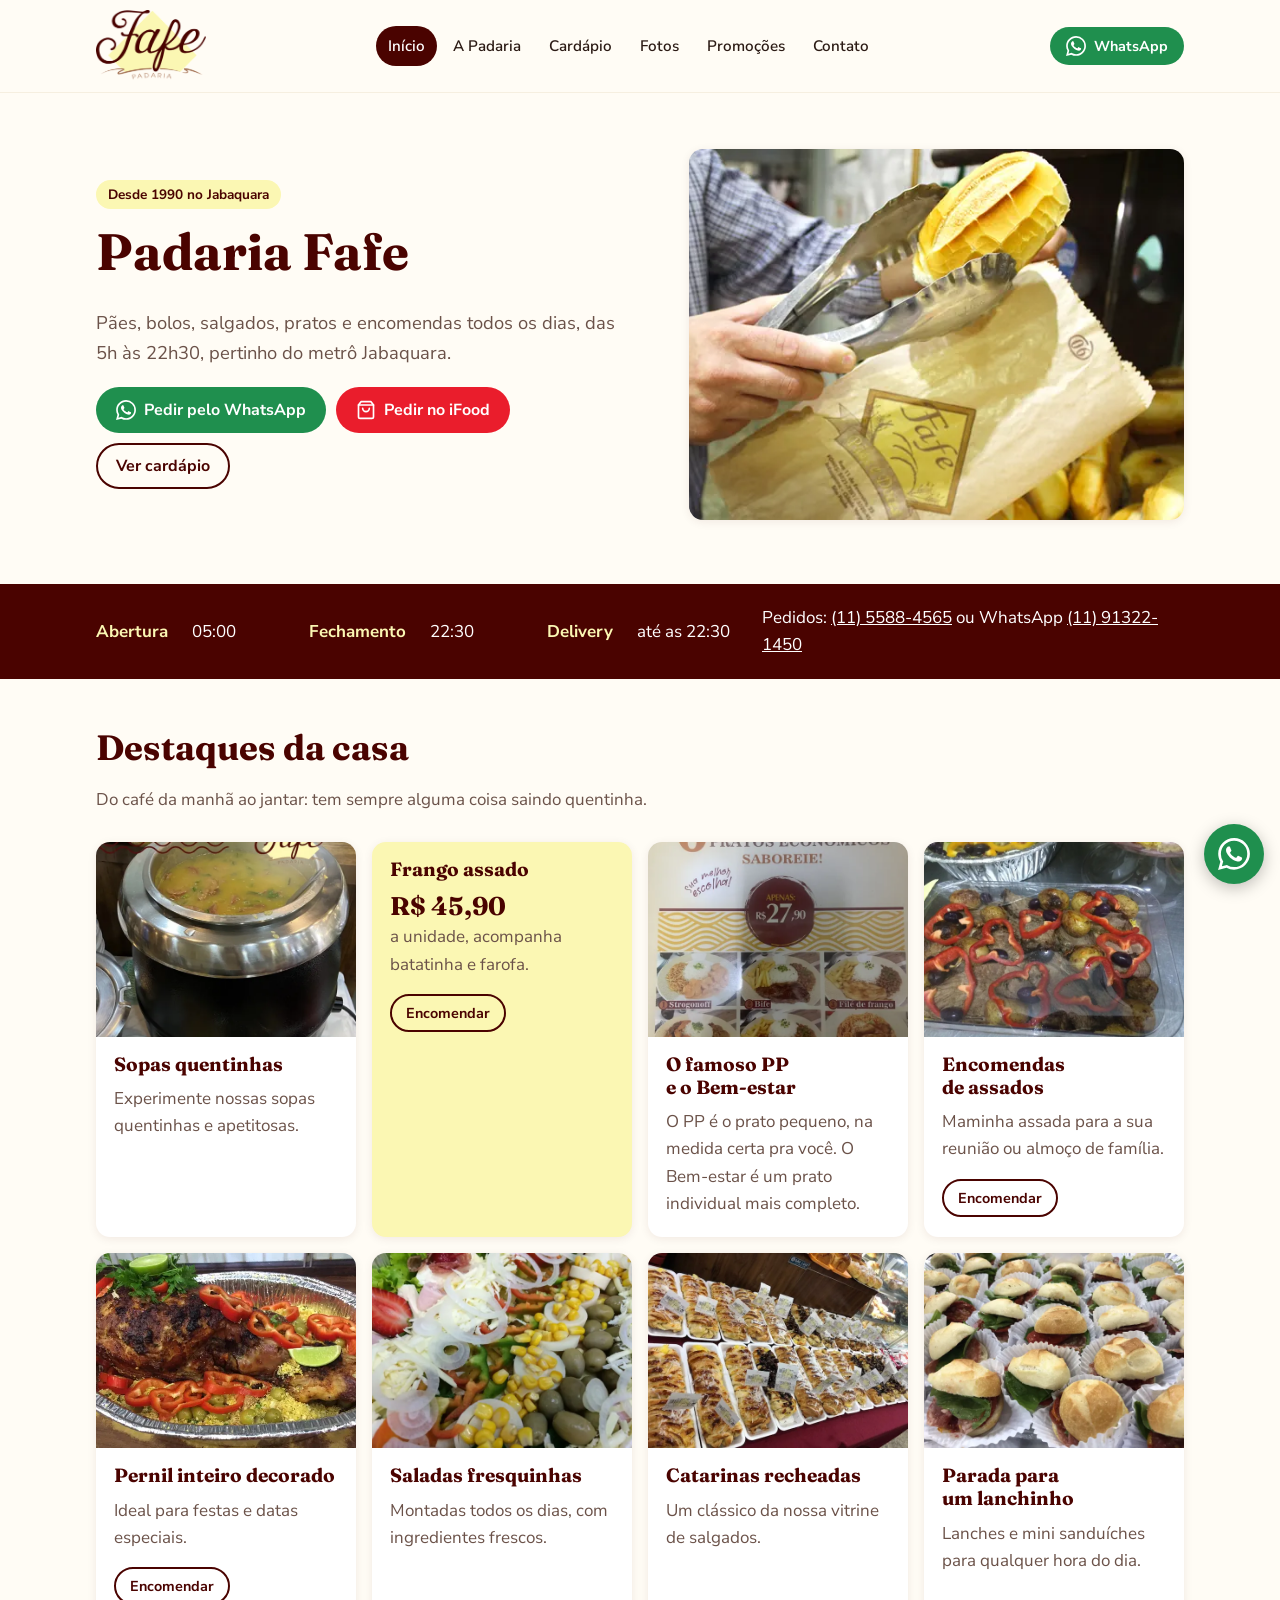
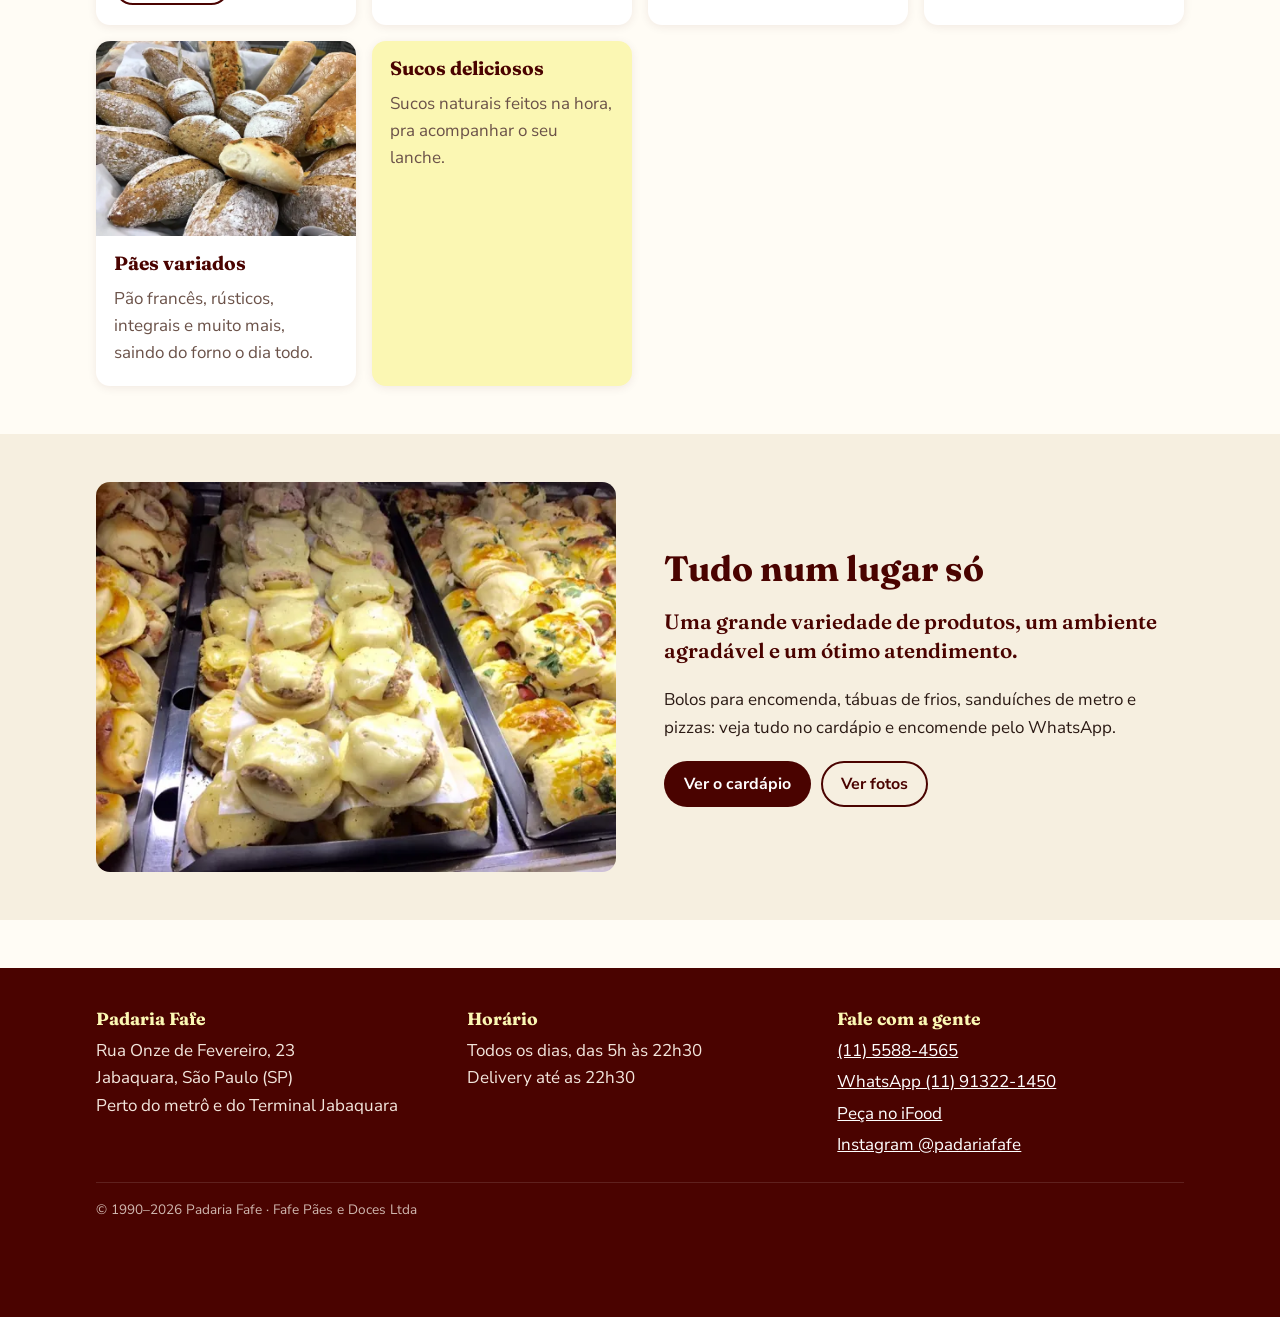
==== index.html @ 92a6594e "Fase 1: site estático da Padaria Fafe - 6 páginas mobile-first (início, a padaria, cardápio, fotos, " ====
<!doctype html>
<html lang="pt-BR">
<head>
  <meta charset="utf-8">
  <meta name="viewport" content="width=device-width, initial-scale=1">
  <title>Padaria Fafe | Padaria no Jabaquara desde 1990</title>
  <meta name="description" content="Padaria no Jabaquara (SP), aberta todos os dias das 5h às 22h30. Pães, bolos, salgados, pratos, encomendas e delivery pelo WhatsApp e iFood.">
  <link rel="canonical" href="https://www.padariafafe.com/">

  <!-- Prévia ao compartilhar o link no WhatsApp/Facebook -->
  <meta property="og:type" content="website">
  <meta property="og:locale" content="pt_BR">
  <meta property="og:site_name" content="Padaria Fafe">
  <meta property="og:title" content="Padaria Fafe | Padaria no Jabaquara desde 1990">
  <meta property="og:description" content="Padaria no Jabaquara (SP), aberta todos os dias das 5h às 22h30. Pães, bolos, salgados, pratos, encomendas e delivery pelo WhatsApp e iFood.">
  <meta property="og:url" content="https://www.padariafafe.com/">
  <meta property="og:image" content="https://www.padariafafe.com/assets/img/pacote-de-paes.webp">
  <meta name="theme-color" content="#4a0300">

  <link rel="icon" href="/assets/img/favicon.png" type="image/png">
  <link rel="preconnect" href="https://fonts.googleapis.com">
  <link rel="preconnect" href="https://fonts.gstatic.com" crossorigin>
  <link rel="stylesheet" href="https://fonts.googleapis.com/css2?family=Fraunces:opsz,wght@9..144,600;9..144,700&family=Nunito+Sans:wght@400;600;700&display=swap">
  <link rel="stylesheet" href="/assets/css/style.css">
  <script src="/assets/js/main.js" defer></script>
  <!-- Dados estruturados: ajudam o Google a mostrar horário, endereço e telefone na busca -->
  <script type="application/ld+json">
{
  "@context": "https://schema.org",
  "@type": "Bakery",
  "name": "Padaria Fafe",
  "url": "https://www.padariafafe.com/",
  "image": "https://www.padariafafe.com/assets/img/pacote-de-paes.webp",
  "logo": "https://www.padariafafe.com/assets/img/logo-fafe.png",
  "telephone": "+55-11-5588-4565",
  "email": "padariafafe@uol.com.br",
  "foundingDate": "1990-09-07",
  "address": {
    "@type": "PostalAddress",
    "streetAddress": "Rua Onze de Fevereiro, 23",
    "addressLocality": "São Paulo",
    "addressRegion": "SP",
    "addressCountry": "BR"
  },
  "openingHoursSpecification": [
    {
      "@type": "OpeningHoursSpecification",
      "dayOfWeek": [
        "Monday",
        "Tuesday",
        "Wednesday",
        "Thursday",
        "Friday",
        "Saturday",
        "Sunday"
      ],
      "opens": "05:00",
      "closes": "22:30"
    }
  ],
  "sameAs": [
    "https://www.instagram.com/padariafafe/",
    "https://www.ifood.com.br/delivery/sao-paulo-sp/fafe-paes-e-doces-ltda-cidade-vargas/89c988cd-3d91-4a79-955b-db37f9a4665f"
  ]
}
  </script>
</head>
<body>
  <a class="pular" href="#conteudo">Pular para o conteúdo</a>

  <header class="topo">
    <div class="container">
      <a class="logo" href="/"><img src="/assets/img/logo-fafe.png" alt="Padaria Fafe: página inicial" width="480" height="313"></a>
      <div class="topo-acoes">
        <a class="botao botao--whats botao--pequeno" href="https://wa.me/5511913221450" target="_blank" rel="noopener"><svg aria-hidden="true"><use href="/assets/img/icones.svg#whatsapp"></use></svg> WhatsApp</a>
      </div>
      <nav class="menu" aria-label="Principal">
        <ul>
          <li><a href="/" aria-current="page">Início</a></li>
          <li><a href="/a-padaria/">A Padaria</a></li>
          <li><a href="/cardapio/">Cardápio</a></li>
          <li><a href="/fotos/">Fotos</a></li>
          <li><a href="/promocoes/">Promoções</a></li>
          <li><a href="/contato/">Contato</a></li>
        </ul>
      </nav>
    </div>
  </header>

  <main id="conteudo">
    <section class="hero">
      <div class="container">
        <div class="hero-texto">
          <span class="selo">Desde 1990 no Jabaquara</span>
          <h1>Padaria Fafe</h1>
          <p>Pães, bolos, salgados, pratos e encomendas todos os dias, das 5h às 22h30, pertinho do metrô Jabaquara.</p>
          <div class="hero-botoes">
            <a class="botao botao--whats" href="https://wa.me/5511913221450?text=Ol%C3%A1%21%20Gostaria%20de%20fazer%20um%20pedido." target="_blank" rel="noopener"><svg aria-hidden="true"><use href="/assets/img/icones.svg#whatsapp"></use></svg> Pedir pelo WhatsApp</a>
            <a class="botao botao--ifood" href="https://www.ifood.com.br/delivery/sao-paulo-sp/fafe-paes-e-doces-ltda-cidade-vargas/89c988cd-3d91-4a79-955b-db37f9a4665f" target="_blank" rel="noopener"><svg aria-hidden="true"><use href="/assets/img/icones.svg#sacola"></use></svg> Pedir no iFood</a>
            <a class="botao botao--contorno" href="/cardapio/">Ver cardápio</a>
          </div>
        </div>
        <div class="hero-foto">
          <img src="/assets/img/pacote-de-paes-p.webp" srcset="/assets/img/pacote-de-paes-p.webp 600w, /assets/img/pacote-de-paes.webp 1200w" sizes="(min-width: 900px) 520px, 100vw" alt="Pães sendo embalados no saquinho da Padaria Fafe" width="600" height="450" fetchpriority="high">
        </div>
      </div>
    </section>

    <section class="horario" aria-label="Horário de funcionamento">
      <div class="container">
        <h2 class="sr-only">Horário de funcionamento</h2>
        <dl>
          <dt>Abertura</dt><dd>05:00</dd>
          <dt>Fechamento</dt><dd>22:30</dd>
          <dt>Delivery</dt><dd>até as 22:30</dd>
        </dl>
        <p style="margin:0">Pedidos: <a href="tel:+551155884565">(11) 5588-4565</a> ou WhatsApp <a href="https://wa.me/5511913221450" target="_blank" rel="noopener">(11) 91322-1450</a></p>
      </div>
    </section>

    <section class="secao">
      <div class="container">
        <h2>Destaques da casa</h2>
        <p class="secao-intro">Do café da manhã ao jantar: tem sempre alguma coisa saindo quentinha.</p>
        <div class="cards">
          <article class="card">
            <img src="/assets/img/sopa-p.webp" srcset="/assets/img/sopa-p.webp 600w, /assets/img/sopa.webp 1200w" sizes="(min-width: 700px) 360px, 100vw" alt="Panela de sopa quente no balcão" width="600" height="450" loading="lazy">
            <div class="card-corpo">
              <h3>Sopas quentinhas</h3>
              <p>Experimente nossas sopas quentinhas e apetitosas.</p>
            </div>
          </article>
          <article class="card card--destaque">
            
            <div class="card-corpo">
              <h3>Frango assado</h3>
              <p><span class="preco">R$ 45,90</span><br>a unidade, acompanha batatinha e farofa.</p>
              <a class="botao botao--contorno botao--pequeno" href="https://wa.me/5511913221450?text=Ol%C3%A1%21%20Gostaria%20de%20encomendar%3A%20frango%20assado." target="_blank" rel="noopener">Encomendar</a>
            </div>
          </article>
          <article class="card">
            <img src="/assets/img/pratos-economicos-p.webp" srcset="/assets/img/pratos-economicos-p.webp 600w, /assets/img/pratos-economicos.webp 1200w" sizes="(min-width: 700px) 360px, 100vw" alt="Cartaz com as opções de pratos econômicos" width="600" height="450" loading="lazy">
            <div class="card-corpo">
              <h3>O famoso PP e o Bem-estar</h3>
              <p>O PP é o prato pequeno, na medida certa pra você. O Bem-estar é um prato individual mais completo.</p>
            </div>
          </article>
          <article class="card">
            <img src="/assets/img/maminha-assada-p.webp" srcset="/assets/img/maminha-assada-p.webp 600w, /assets/img/maminha-assada.webp 1200w" sizes="(min-width: 700px) 360px, 100vw" alt="Maminha assada com batatas e pimentões" width="600" height="450" loading="lazy">
            <div class="card-corpo">
              <h3>Encomendas de assados</h3>
              <p>Maminha assada para a sua reunião ou almoço de família.</p>
              <a class="botao botao--contorno botao--pequeno" href="https://wa.me/5511913221450?text=Ol%C3%A1%21%20Gostaria%20de%20encomendar%3A%20maminha%20assada." target="_blank" rel="noopener">Encomendar</a>
            </div>
          </article>
          <article class="card">
            <img src="/assets/img/pernil-decorado-p.webp" srcset="/assets/img/pernil-decorado-p.webp 600w, /assets/img/pernil-decorado.webp 1200w" sizes="(min-width: 700px) 360px, 100vw" alt="Pernil inteiro decorado com pimentões" width="600" height="450" loading="lazy">
            <div class="card-corpo">
              <h3>Pernil inteiro decorado</h3>
              <p>Ideal para festas e datas especiais.</p>
              <a class="botao botao--contorno botao--pequeno" href="https://wa.me/5511913221450?text=Ol%C3%A1%21%20Gostaria%20de%20encomendar%3A%20pernil%20inteiro%20decorado." target="_blank" rel="noopener">Encomendar</a>
            </div>
          </article>
          <article class="card">
            <img src="/assets/img/salada-p.webp" srcset="/assets/img/salada-p.webp 600w, /assets/img/salada.webp 1200w" sizes="(min-width: 700px) 360px, 100vw" alt="Salada com ovos, milho, azeitonas e cebola" width="600" height="450" loading="lazy">
            <div class="card-corpo">
              <h3>Saladas fresquinhas</h3>
              <p>Montadas todos os dias, com ingredientes frescos.</p>
            </div>
          </article>
          <article class="card">
            <img src="/assets/img/catarinas-p.webp" srcset="/assets/img/catarinas-p.webp 600w, /assets/img/catarinas.webp 1200w" sizes="(min-width: 700px) 360px, 100vw" alt="Vitrine com catarinas recheadas" width="600" height="450" loading="lazy">
            <div class="card-corpo">
              <h3>Catarinas recheadas</h3>
              <p>Um clássico da nossa vitrine de salgados.</p>
            </div>
          </article>
          <article class="card">
            <img src="/assets/img/mini-sanduiches-p.webp" srcset="/assets/img/mini-sanduiches-p.webp 600w, /assets/img/mini-sanduiches.webp 1200w" sizes="(min-width: 700px) 360px, 100vw" alt="Mini sanduíches com presunto e alface" width="600" height="450" loading="lazy">
            <div class="card-corpo">
              <h3>Parada para um lanchinho</h3>
              <p>Lanches e mini sanduíches para qualquer hora do dia.</p>
            </div>
          </article>
          <article class="card">
            <img src="/assets/img/paes-variados-p.webp" srcset="/assets/img/paes-variados-p.webp 600w, /assets/img/paes-variados.webp 1200w" sizes="(min-width: 700px) 360px, 100vw" alt="Cesta com pães rústicos variados" width="600" height="450" loading="lazy">
            <div class="card-corpo">
              <h3>Pães variados</h3>
              <p>Pão francês, rústicos, integrais e muito mais, saindo do forno o dia todo.</p>
            </div>
          </article>
          <article class="card card--destaque">
            
            <div class="card-corpo">
              <h3>Sucos deliciosos</h3>
              <p>Sucos naturais feitos na hora, pra acompanhar o seu lanche.</p>
            </div>
          </article>
        </div>
      </div>
    </section>

    <section class="secao secao--creme">
      <div class="container lado-a-lado">
        <img src="/assets/img/vitrine-salgados-p.webp" srcset="/assets/img/vitrine-salgados-p.webp 600w, /assets/img/vitrine-salgados.webp 1200w" sizes="(min-width: 800px) 520px, 100vw" alt="Vitrine cheia de salgados assados" width="600" height="450" loading="lazy">
        <div>
          <h2>Tudo num lugar só</h2>
          <p class="destaque-texto">Uma grande variedade de produtos, um ambiente agradável e um ótimo atendimento.</p>
          <p>Bolos para encomenda, tábuas de frios, sanduíches de metro e pizzas: veja tudo no cardápio e encomende pelo WhatsApp.</p>
          <div class="hero-botoes">
            <a class="botao botao--marrom" href="/cardapio/">Ver o cardápio</a>
            <a class="botao botao--contorno" href="/fotos/">Ver fotos</a>
          </div>
        </div>
      </div>
    </section>
  </main>

  <footer class="rodape">
    <div class="container">
      <div>
        <h2>Padaria Fafe</h2>
        <p>Rua Onze de Fevereiro, 23<br>Jabaquara, São Paulo (SP)<br>Perto do metrô e do Terminal Jabaquara</p>
      </div>
      <div>
        <h2>Horário</h2>
        <p>Todos os dias, das 5h às 22h30<br>Delivery até as 22h30</p>
      </div>
      <div>
        <h2>Fale com a gente</h2>
        <ul>
          <li><a href="tel:+551155884565">(11) 5588-4565</a></li>
          <li><a href="https://wa.me/5511913221450" target="_blank" rel="noopener">WhatsApp (11) 91322-1450</a></li>
          <li><a href="https://www.ifood.com.br/delivery/sao-paulo-sp/fafe-paes-e-doces-ltda-cidade-vargas/89c988cd-3d91-4a79-955b-db37f9a4665f" target="_blank" rel="noopener">Peça no iFood</a></li>
          <li><a href="https://www.instagram.com/padariafafe/" target="_blank" rel="noopener">Instagram @padariafafe</a></li>
        </ul>
      </div>
      <p class="rodape-copy">© 1990–<span data-ano>2026</span> Padaria Fafe · Fafe Pães e Doces Ltda</p>
    </div>
  </footer>

  <a class="whats-flutuante" href="https://wa.me/5511913221450" target="_blank" rel="noopener" aria-label="Conversar pelo WhatsApp"><svg aria-hidden="true"><use href="/assets/img/icones.svg#whatsapp"></use></svg></a>
</body>
</html>
---- assets/css/style.css ----
/* =========================================================
   Padaria Fafe: folha de estilo única
   Mobile-first: as regras "soltas" valem para o celular;
   os blocos @media (min-width: ...) só acrescentam ajustes
   para telas maiores.
   ========================================================= */

/* ---------- 1. Variáveis (cores e medidas do logo) ---------- */
:root {
  --marrom: #4a0300;        /* letra do logo */
  --marrom-claro: #7a2a1e;
  --caramelo: #a57456;      /* detalhe do logo */
  --creme: #fbf7b3;         /* fundo do logo */
  --papel: #fffcf5;         /* fundo das páginas */
  --papel-escuro: #f6efe0;
  --texto: #2b1a14;
  --texto-suave: #6b5249;
  --verde-whats: #1f8f4e;   /* verde mais escuro que o oficial: contraste AA com texto branco */
  --vermelho-ifood: #ea1d2c;

  --fonte-titulo: "Fraunces", Georgia, serif;
  --fonte-texto: "Nunito Sans", system-ui, -apple-system, "Segoe UI", sans-serif;

  --raio: 14px;
  --sombra: 0 2px 10px rgb(74 3 0 / 0.08);
  --largura-max: 1120px;
  --gutter: 16px;
}

/* ---------- 2. Base ---------- */
*, *::before, *::after { box-sizing: border-box; }

html { scroll-behavior: smooth; }
@media (prefers-reduced-motion: reduce) { html { scroll-behavior: auto; } }

body {
  margin: 0;
  background: var(--papel);
  color: var(--texto);
  font-family: var(--fonte-texto);
  font-size: 1.0625rem;
  line-height: 1.6;
  -webkit-text-size-adjust: 100%;
}

img { max-width: 100%; height: auto; display: block; }

h1, h2, h3 {
  font-family: var(--fonte-titulo);
  color: var(--marrom);
  line-height: 1.2;
  margin: 0 0 0.5em;
  text-wrap: balance;
}
h1 { font-size: clamp(2rem, 6vw, 3.2rem); }
h2 { font-size: clamp(1.5rem, 4vw, 2.2rem); }
h3 { font-size: 1.2rem; }
p { margin: 0 0 1em; }

a { color: var(--marrom-claro); }
a:hover { color: var(--marrom); }

:focus-visible { outline: 3px solid var(--caramelo); outline-offset: 2px; }

.container {
  width: 100%;
  max-width: var(--largura-max);
  margin-inline: auto;
  padding-inline: var(--gutter);
}

/* Texto só para leitores de tela */
.sr-only {
  position: absolute; width: 1px; height: 1px; overflow: hidden;
  clip: rect(0 0 0 0); white-space: nowrap;
}

/* Link "pular para o conteúdo": aparece ao navegar com Tab */
.pular {
  position: absolute; left: var(--gutter); top: -100px; z-index: 100;
  background: var(--marrom); color: #fff; padding: 8px 14px; border-radius: 8px;
}
.pular:focus { top: 8px; }

/* ---------- 3. Cabeçalho e menu ---------- */
.topo {
  position: sticky; top: 0; z-index: 50;
  background: var(--papel);
  border-bottom: 1px solid var(--papel-escuro);
}
.topo .container {
  display: flex; flex-wrap: wrap; align-items: center; justify-content: space-between;
  gap: 4px 16px; padding-block: 8px 0;
}
.logo img { width: 92px; }

.topo-acoes { display: flex; gap: 8px; }

/* No celular o menu é uma faixa que rola para o lado:
   os 6 links ficam sempre à vista, sem precisar de JavaScript. */
.menu {
  position: relative;
  width: 100%;
  overflow-x: auto;
  scrollbar-width: none;
}
.menu::-webkit-scrollbar { display: none; }
.menu ul {
  display: flex; gap: 4px; margin: 0; padding: 4px 0 8px; list-style: none;
}
.menu a {
  display: block; white-space: nowrap; padding: 8px 12px; border-radius: 999px;
  color: var(--texto); text-decoration: none; font-weight: 600; font-size: 0.95rem;
}
.menu a:hover { background: var(--papel-escuro); }
.menu a[aria-current="page"] { background: var(--marrom); color: #fff; }

@media (min-width: 900px) {
  .topo .container { flex-wrap: nowrap; padding-block: 10px; }
  .logo img { width: 110px; }
  .menu { width: auto; order: 0; }
  .menu ul { padding: 0; }
  .topo-acoes { order: 1; }
}

/* ---------- 4. Botões ---------- */
.botao {
  display: inline-flex; align-items: center; justify-content: center; gap: 8px;
  min-height: 44px; padding: 10px 18px; border-radius: 999px; border: 2px solid transparent;
  font: 700 1rem var(--fonte-texto); text-decoration: none; cursor: pointer;
  transition: transform 0.15s, filter 0.15s;
}
.botao:hover { filter: brightness(1.08); transform: translateY(-1px); }
.botao svg { width: 20px; height: 20px; flex: none; }
.botao--whats { background: var(--verde-whats); color: #fff; }
.botao--whats:hover { color: #fff; }
.botao--ifood { background: var(--vermelho-ifood); color: #fff; }
.botao--ifood:hover { color: #fff; }
.botao--marrom { background: var(--marrom); color: #fff; }
.botao--marrom:hover { color: #fff; }
.botao--contorno { border-color: var(--marrom); color: var(--marrom); background: transparent; }
.botao--pequeno { min-height: 38px; padding: 6px 14px; font-size: 0.9rem; }

/* Botão flutuante do WhatsApp, em todas as páginas */
.whats-flutuante {
  position: fixed; right: 16px; bottom: 16px; z-index: 60;
  width: 60px; height: 60px; border-radius: 50%;
  display: grid; place-items: center;
  background: var(--verde-whats); color: #fff;
  box-shadow: 0 4px 16px rgb(0 0 0 / 0.25);
}
.whats-flutuante svg { width: 32px; height: 32px; }
.whats-flutuante:hover { color: #fff; transform: scale(1.06); }

/* ---------- 5. Seções ---------- */
.secao { padding-block: 48px; }
.secao--creme { background: var(--papel-escuro); }
.secao-intro { max-width: 640px; margin-bottom: 28px; color: var(--texto-suave); }

/* Cabeçalho das páginas internas */
.cabecalho-pagina { padding-block: 36px 8px; }
.cabecalho-pagina p { color: var(--texto-suave); max-width: 640px; }

/* Hero da home */
.hero { padding-block: 28px 40px; }
.hero .container { display: grid; gap: 24px; align-items: center; }
.hero-texto .selo {
  display: inline-block; background: var(--creme); color: var(--marrom);
  font-weight: 700; font-size: 0.85rem; padding: 4px 12px; border-radius: 999px; margin-bottom: 12px;
}
.hero-texto p { font-size: 1.15rem; color: var(--texto-suave); }
.hero-botoes { display: flex; flex-wrap: wrap; gap: 10px; margin-top: 20px; }
.hero-foto img {
  width: 100%; aspect-ratio: 4 / 3; object-fit: cover; border-radius: var(--raio); box-shadow: var(--sombra);
}
@media (min-width: 900px) {
  .hero { padding-block: 56px 64px; }
  .hero .container { grid-template-columns: 1.1fr 1fr; gap: 48px; }
}

/* Faixa de horário */
.horario {
  background: var(--marrom); color: #fff;
}
.horario .container {
  display: grid; gap: 12px; padding-block: 20px;
}
.horario dl { margin: 0; display: grid; gap: 4px 24px; grid-template-columns: auto 1fr; }
.horario dt { font-weight: 700; color: var(--creme); }
.horario dd { margin: 0; }
.horario a { color: #fff; }
@media (min-width: 700px) {
  .horario .container { grid-template-columns: auto 1fr; align-items: center; gap: 32px; }
  .horario dl { grid-template-columns: repeat(3, auto 1fr); }
}

/* ---------- 6. Cards (destaques, promoções) ---------- */
.cards {
  display: grid; gap: 16px;
  grid-template-columns: repeat(auto-fill, minmax(min(100%, 260px), 1fr));
}
.card {
  background: #fff; border-radius: var(--raio); overflow: hidden; box-shadow: var(--sombra);
  display: flex; flex-direction: column;
}
.card img { width: 100%; aspect-ratio: 4 / 3; object-fit: cover; }
.card-corpo { padding: 16px 18px 20px; flex: 1; display: flex; flex-direction: column; }
.card-corpo p { color: var(--texto-suave); margin-bottom: 0; }
.card-corpo .botao { margin-top: auto; align-self: flex-start; }
.card-corpo p + .botao { margin-top: 16px; }
.card--destaque { background: var(--creme); justify-content: center; }
.preco { font: 700 1.6rem var(--fonte-titulo); color: var(--marrom); }

/* ---------- 7. Texto + foto (A Padaria) ---------- */
.lado-a-lado { display: grid; gap: 24px; align-items: center; }
.lado-a-lado img { border-radius: var(--raio); width: 100%; aspect-ratio: 4 / 3; object-fit: cover; }
@media (min-width: 800px) {
  .lado-a-lado { grid-template-columns: 1fr 1fr; gap: 48px; }
  .lado-a-lado--invertido > :first-child { order: 2; }
}
.destaque-texto { font: 600 1.3rem/1.4 var(--fonte-titulo); color: var(--marrom); }

/* ---------- 8. Galeria ---------- */
.galeria {
  display: grid; gap: 8px;
  grid-template-columns: repeat(2, 1fr);
  margin: 0; padding: 0; list-style: none;
}
@media (min-width: 700px) { .galeria { grid-template-columns: repeat(3, 1fr); gap: 12px; } }
@media (min-width: 1000px) { .galeria { grid-template-columns: repeat(4, 1fr); } }
.galeria a { display: block; cursor: zoom-in; border-radius: 10px; overflow: hidden; }
.galeria img { width: 100%; aspect-ratio: 1; object-fit: cover; transition: transform 0.25s; }
.galeria a:hover img { transform: scale(1.04); }

/* Visualizador de foto (elemento <dialog> nativo) */
.lightbox {
  border: 0; padding: 0; background: transparent; max-width: 100vw; max-height: 100vh;
  width: 100%; height: 100%;
}
.lightbox::backdrop { background: rgb(20 8 5 / 0.9); }
.lightbox figure {
  margin: 0; height: 100%; display: grid; place-items: center; align-content: center; gap: 12px; padding: 56px 12px;
}
.lightbox img { max-height: 78vh; width: auto; border-radius: 8px; }
.lightbox figcaption { color: #fff; text-align: center; }
.lightbox button {
  position: fixed; background: rgb(255 255 255 / 0.15); color: #fff; border: 0; border-radius: 50%;
  width: 48px; height: 48px; font-size: 1.6rem; cursor: pointer;
}
.lightbox button:hover { background: rgb(255 255 255 / 0.3); }
.lightbox-fechar { top: 12px; right: 12px; }
.lightbox-anterior { left: 12px; top: 50%; translate: 0 -50%; }
.lightbox-proxima { right: 12px; top: 50%; translate: 0 -50%; }

/* ---------- 9. Cardápio ---------- */
.cardapio-ferramentas {
  position: sticky; top: var(--altura-topo, 108px); z-index: 40;
  background: var(--papel); padding-block: 10px; border-bottom: 1px solid var(--papel-escuro);
}
.busca {
  width: 100%; min-height: 44px; padding: 10px 14px; border-radius: 10px;
  border: 2px solid var(--papel-escuro); font: inherit; background: #fff;
}
.busca:focus { border-color: var(--caramelo); outline: none; }
.categorias-atalhos {
  display: flex; gap: 6px; overflow-x: auto; margin: 10px 0 0; padding: 0; list-style: none; scrollbar-width: none;
}
.categorias-atalhos a {
  display: block; white-space: nowrap; padding: 6px 12px; border-radius: 999px;
  background: var(--papel-escuro); color: var(--texto); text-decoration: none; font-weight: 600; font-size: 0.9rem;
}
.categorias-atalhos a:hover { background: var(--creme); }

.categoria { padding-block: 32px 8px; scroll-margin-top: 200px; }
.categoria-cabecalho { display: grid; gap: 16px; margin-bottom: 16px; }
.categoria-cabecalho img { border-radius: var(--raio); width: 100%; aspect-ratio: 16 / 7; object-fit: cover; }
.categoria-obs {
  background: var(--creme); border-radius: 10px; padding: 10px 14px; margin: 0; color: var(--marrom); font-weight: 600;
}

.produtos { display: grid; gap: 10px; margin: 0; padding: 0; list-style: none; }
@media (min-width: 700px) { .produtos { grid-template-columns: repeat(2, 1fr); } }
.produto {
  background: #fff; border-radius: 12px; padding: 14px 16px; box-shadow: var(--sombra);
  display: flex; flex-direction: column; gap: 4px;
}
.produto-topo { display: flex; justify-content: space-between; gap: 12px; align-items: baseline; }
.produto h3 { margin: 0; font-size: 1.1rem; }
.produto-codigo { font-size: 0.8rem; color: var(--texto-suave); white-space: nowrap; }
.produto p, .produto dl { margin: 0; color: var(--texto-suave); font-size: 0.95rem; }
.produto dl { display: grid; grid-template-columns: auto 1fr; gap: 0 8px; }
.produto dt { font-weight: 700; color: var(--texto); }
.produto dd { margin: 0; }
.produto-pedir {
  align-self: flex-start; margin-top: 6px; font-weight: 700; font-size: 0.9rem; color: var(--verde-whats);
}
.cardapio-vazio, .cardapio-erro { padding: 32px 0; color: var(--texto-suave); }

/* ---------- 10. Contato ---------- */
.contato-grade { display: grid; gap: 32px; }
@media (min-width: 900px) { .contato-grade { grid-template-columns: 1fr 1.2fr; gap: 56px; } }
.contato-lista { list-style: none; margin: 0 0 24px; padding: 0; display: grid; gap: 14px; }
.contato-lista li { display: grid; grid-template-columns: 24px 1fr; gap: 12px; }
.contato-lista svg { width: 22px; height: 22px; color: var(--caramelo); margin-top: 3px; }
.redes { display: flex; flex-wrap: wrap; gap: 10px; }

.formulario { display: grid; gap: 14px; background: #fff; padding: 20px; border-radius: var(--raio); box-shadow: var(--sombra); }
.formulario label { font-weight: 700; display: grid; gap: 4px; }
.formulario input, .formulario textarea {
  font: inherit; font-weight: 400; padding: 10px 12px; min-height: 44px;
  border: 2px solid var(--papel-escuro); border-radius: 10px; background: var(--papel);
}
.formulario input:focus, .formulario textarea:focus { border-color: var(--caramelo); outline: none; }
.formulario textarea { min-height: 140px; resize: vertical; }
.formulario .armadilha { display: none; } /* campo anti-spam: robôs preenchem, pessoas não veem */
.formulario-status { margin: 0; font-weight: 700; }
.formulario-status--ok { color: var(--verde-whats); }
.formulario-status--erro { color: #b3261e; }

.mapa { border: 0; width: 100%; height: 320px; border-radius: var(--raio); }

/* ---------- 11. Rodapé ---------- */
.rodape { background: var(--marrom); color: #f3e6dc; padding-block: 40px 96px; margin-top: 48px; }
.rodape a { color: #fff; }
.rodape .container { display: grid; gap: 24px; }
.rodape h2 { color: var(--creme); font-size: 1.1rem; margin-bottom: 8px; }
.rodape ul { list-style: none; margin: 0; padding: 0; display: grid; gap: 4px; }
.rodape p { margin: 0; }
.rodape-copy { font-size: 0.85rem; opacity: 0.8; border-top: 1px solid rgb(255 255 255 / 0.15); padding-top: 16px; }
@media (min-width: 800px) {
  .rodape .container { grid-template-columns: repeat(3, 1fr); }
  .rodape-copy { grid-column: 1 / -1; }
}
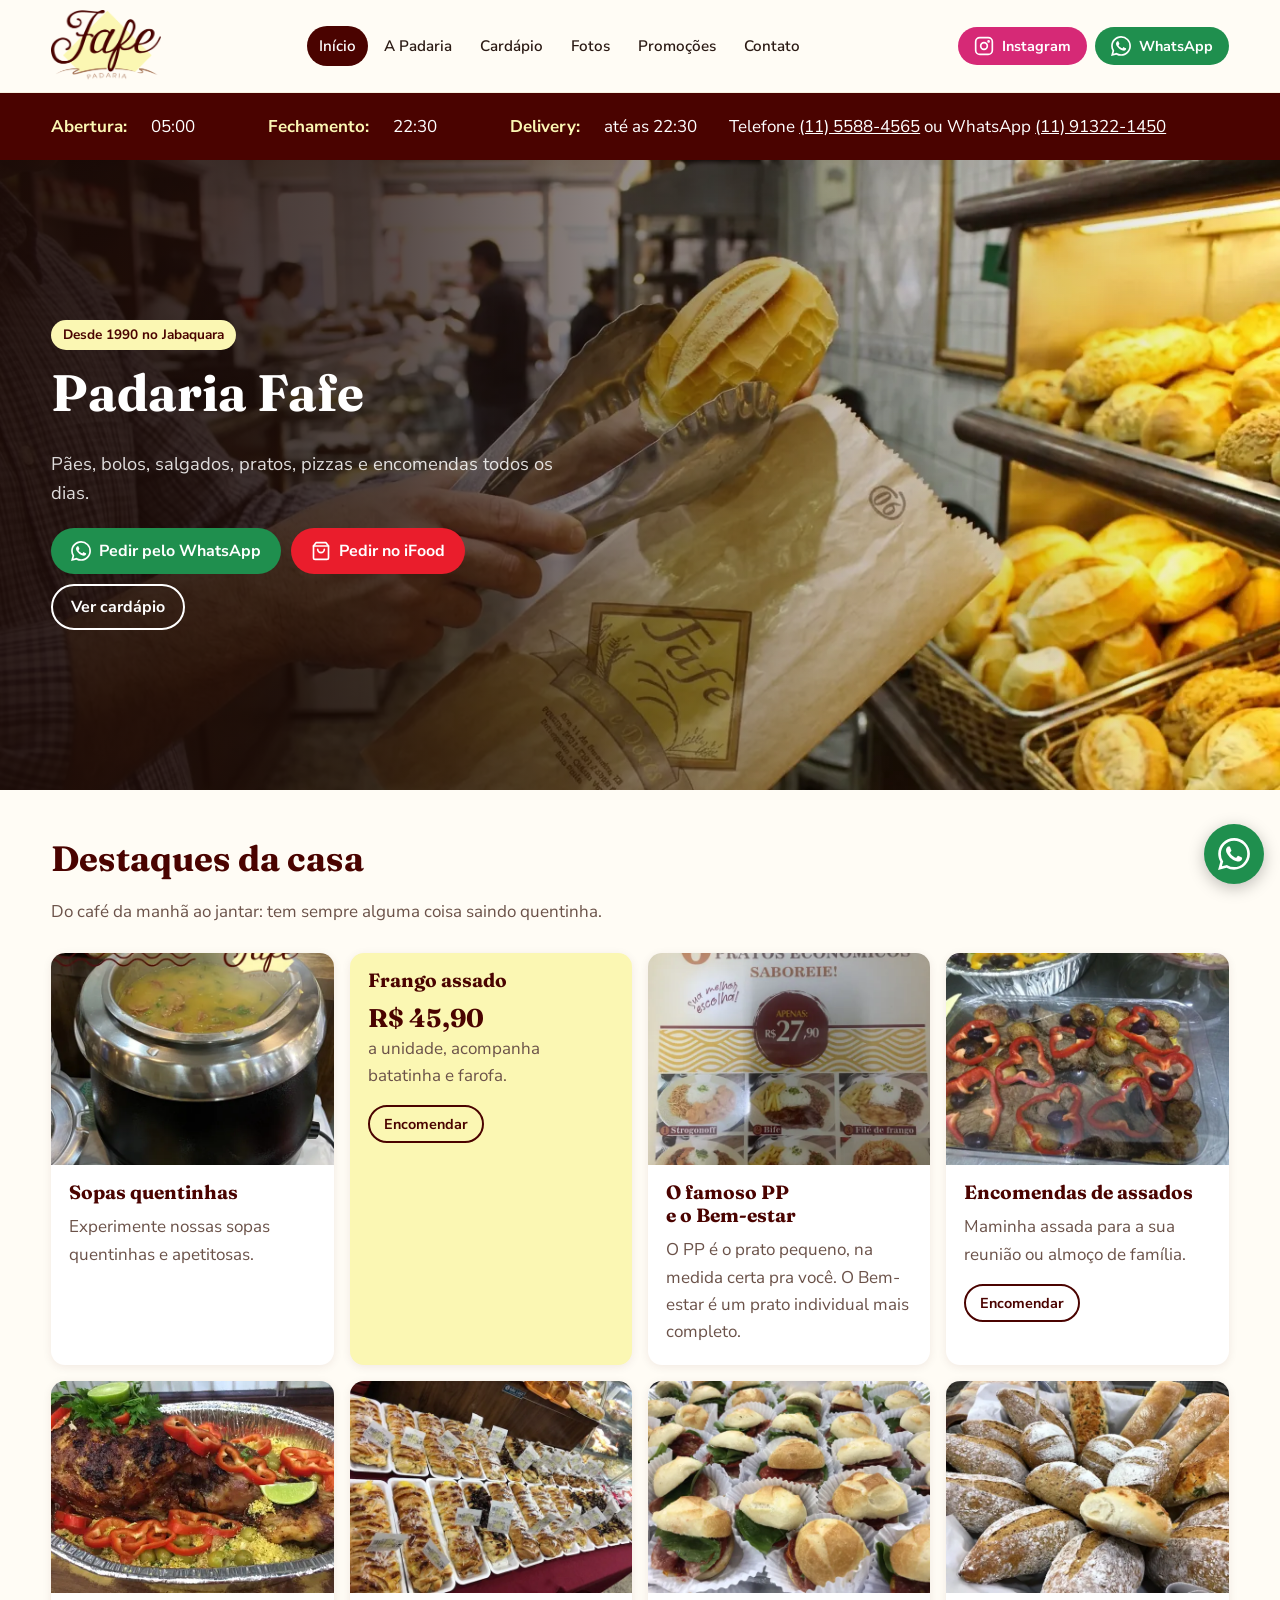
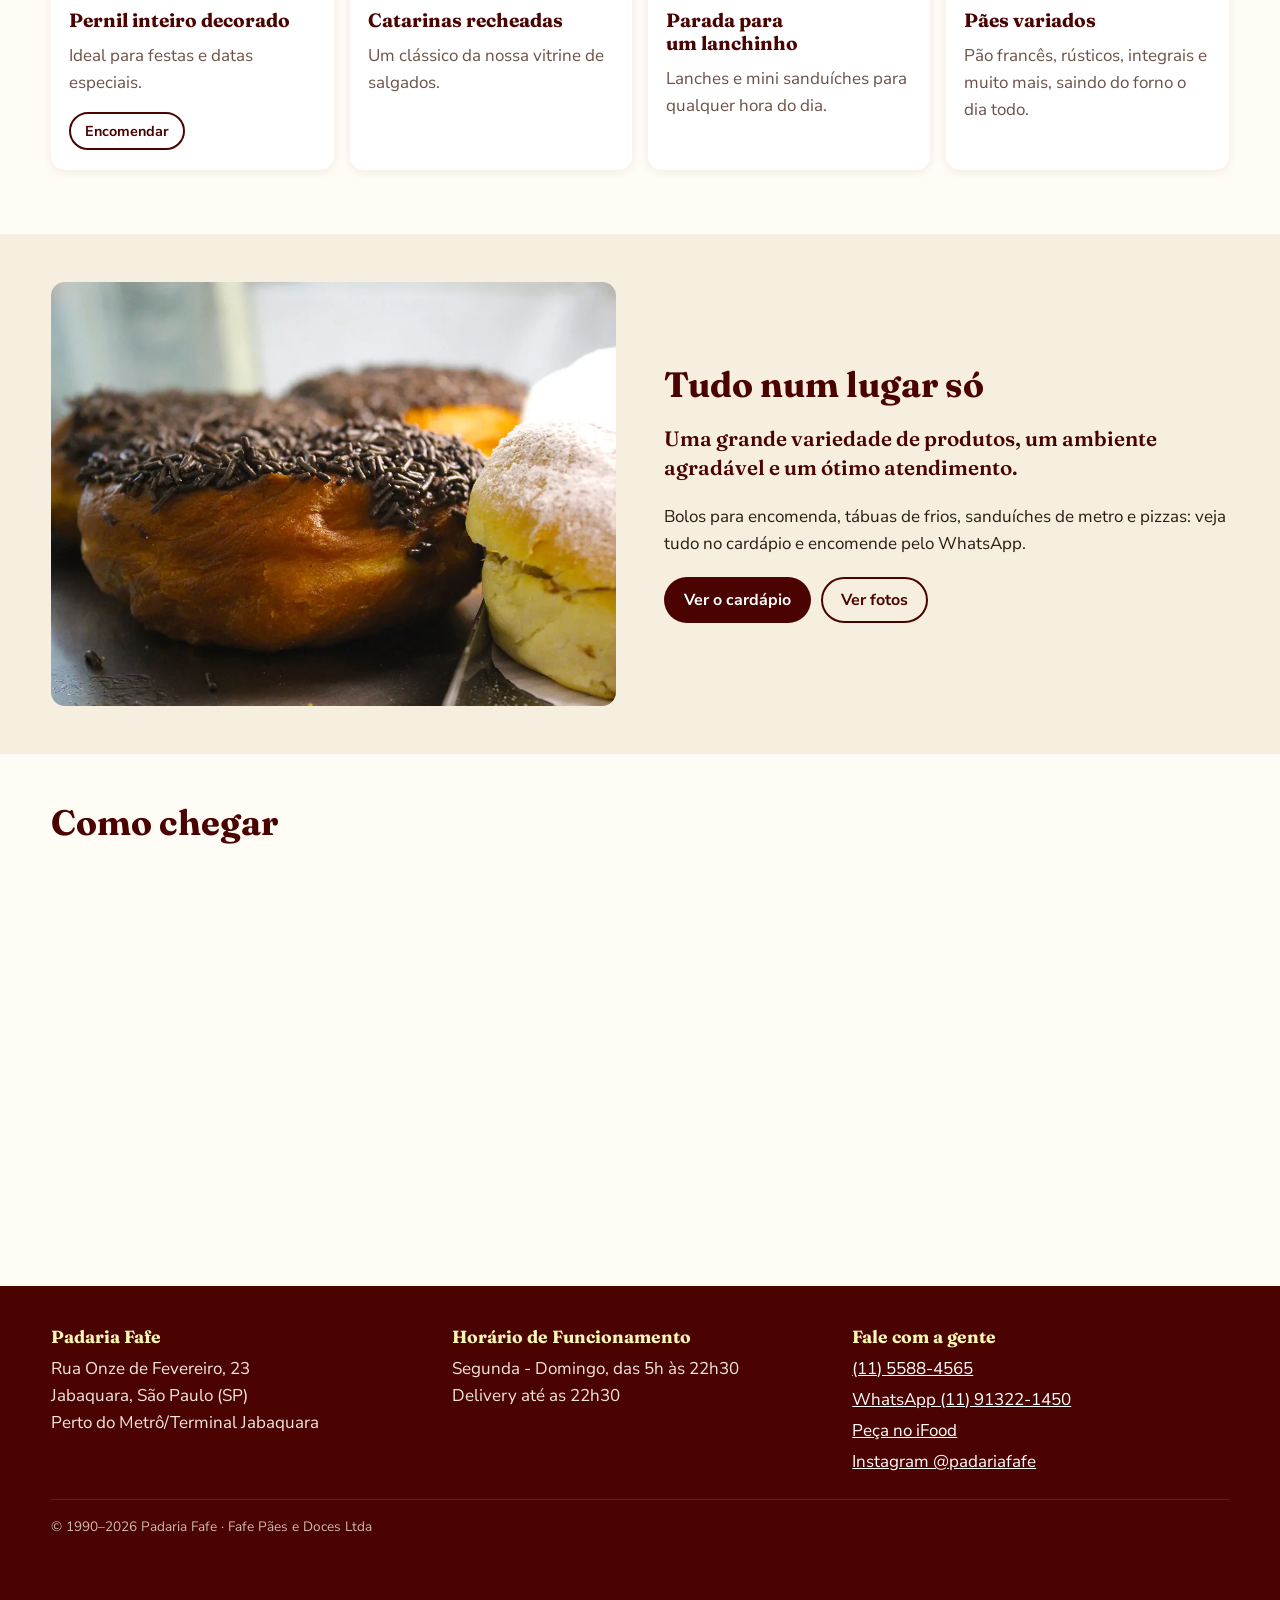
==== commit 82023ca3: "Ajustes visuais: hero em tela cheia, layout largo e novas imagens - Layout ocupa a largura da tela (" ====
--- a/index.html
+++ b/index.html
@@ -72,6 +72,7 @@
     <div class="container">
       <a class="logo" href="/"><img src="/assets/img/logo-fafe.png" alt="Padaria Fafe: página inicial" width="480" height="313"></a>
       <div class="topo-acoes">
+        <a class="botao botao--instagram botao--pequeno" href="https://www.instagram.com/padariafafe/" target="_blank" rel="noopener" aria-label="Instagram da Padaria Fafe"><svg aria-hidden="true"><use href="/assets/img/icones.svg#instagram"></use></svg> Instagram</a>
         <a class="botao botao--whats botao--pequeno" href="https://wa.me/5511913221450" target="_blank" rel="noopener"><svg aria-hidden="true"><use href="/assets/img/icones.svg#whatsapp"></use></svg> WhatsApp</a>
       </div>
       <nav class="menu" aria-label="Principal">
@@ -88,33 +89,33 @@
   </header>
 
   <main id="conteudo">
+  <section class="horario" aria-label="Horário de funcionamento">
+      <div class="container">
+        <h2 class="sr-only">Horário de funcionamento</h2>
+        <dl>
+          <dt>Abertura: </dt><dd>05:00</dd>
+          <dt>Fechamento: </dt><dd>22:30</dd>
+          <dt>Delivery: </dt><dd>até as 22:30</dd>
+        </dl>
+        <p style="margin:0">Telefone <a href="tel:+551155884565">(11) 5588-4565</a> ou WhatsApp <a href="https://wa.me/5511913221450" target="_blank" rel="noopener">(11) 91322-1450</a></p>
+      </div>
+    </section>
+
     <section class="hero">
+      <!-- Foto de fundo: é um <img> (e não background-image no CSS) para manter o srcset
+           e o fetchpriority, que fazem a foto principal carregar rápido e no tamanho certo. -->
+      <img class="hero-fundo" src="/assets/img/hero-paes-p.webp" srcset="/assets/img/hero-paes-p.webp 600w, /assets/img/hero-paes.webp 1200w, /assets/img/hero-paes-g.webp 1376w" sizes="100vw" alt="" width="1376" height="768" fetchpriority="high">
       <div class="container">
         <div class="hero-texto">
           <span class="selo">Desde 1990 no Jabaquara</span>
           <h1>Padaria Fafe</h1>
-          <p>Pães, bolos, salgados, pratos e encomendas todos os dias, das 5h às 22h30, pertinho do metrô Jabaquara.</p>
+          <p>Pães, bolos, salgados, pratos, pizzas e encomendas todos os dias.</p>
           <div class="hero-botoes">
             <a class="botao botao--whats" href="https://wa.me/5511913221450?text=Ol%C3%A1%21%20Gostaria%20de%20fazer%20um%20pedido." target="_blank" rel="noopener"><svg aria-hidden="true"><use href="/assets/img/icones.svg#whatsapp"></use></svg> Pedir pelo WhatsApp</a>
             <a class="botao botao--ifood" href="https://www.ifood.com.br/delivery/sao-paulo-sp/fafe-paes-e-doces-ltda-cidade-vargas/89c988cd-3d91-4a79-955b-db37f9a4665f" target="_blank" rel="noopener"><svg aria-hidden="true"><use href="/assets/img/icones.svg#sacola"></use></svg> Pedir no iFood</a>
             <a class="botao botao--contorno" href="/cardapio/">Ver cardápio</a>
           </div>
         </div>
-        <div class="hero-foto">
-          <img src="/assets/img/pacote-de-paes-p.webp" srcset="/assets/img/pacote-de-paes-p.webp 600w, /assets/img/pacote-de-paes.webp 1200w" sizes="(min-width: 900px) 520px, 100vw" alt="Pães sendo embalados no saquinho da Padaria Fafe" width="600" height="450" fetchpriority="high">
-        </div>
-      </div>
-    </section>
-
-    <section class="horario" aria-label="Horário de funcionamento">
-      <div class="container">
-        <h2 class="sr-only">Horário de funcionamento</h2>
-        <dl>
-          <dt>Abertura</dt><dd>05:00</dd>
-          <dt>Fechamento</dt><dd>22:30</dd>
-          <dt>Delivery</dt><dd>até as 22:30</dd>
-        </dl>
-        <p style="margin:0">Pedidos: <a href="tel:+551155884565">(11) 5588-4565</a> ou WhatsApp <a href="https://wa.me/5511913221450" target="_blank" rel="noopener">(11) 91322-1450</a></p>
       </div>
     </section>
 
@@ -124,7 +125,7 @@
         <p class="secao-intro">Do café da manhã ao jantar: tem sempre alguma coisa saindo quentinha.</p>
         <div class="cards">
           <article class="card">
-            <img src="/assets/img/sopa-p.webp" srcset="/assets/img/sopa-p.webp 600w, /assets/img/sopa.webp 1200w" sizes="(min-width: 700px) 360px, 100vw" alt="Panela de sopa quente no balcão" width="600" height="450" loading="lazy">
+            <img src="/assets/img/sopa-p.webp" srcset="/assets/img/sopa-p.webp 600w, /assets/img/sopa.webp 1200w" sizes="(min-width: 700px) 25vw, 100vw" alt="Panela de sopa quente no balcão" width="600" height="450" loading="lazy">
             <div class="card-corpo">
               <h3>Sopas quentinhas</h3>
               <p>Experimente nossas sopas quentinhas e apetitosas.</p>
@@ -139,14 +140,14 @@
             </div>
           </article>
           <article class="card">
-            <img src="/assets/img/pratos-economicos-p.webp" srcset="/assets/img/pratos-economicos-p.webp 600w, /assets/img/pratos-economicos.webp 1200w" sizes="(min-width: 700px) 360px, 100vw" alt="Cartaz com as opções de pratos econômicos" width="600" height="450" loading="lazy">
+            <img src="/assets/img/pratos-economicos-p.webp" srcset="/assets/img/pratos-economicos-p.webp 600w, /assets/img/pratos-economicos.webp 1200w" sizes="(min-width: 700px) 25vw, 100vw" alt="Cartaz com as opções de pratos econômicos" width="600" height="450" loading="lazy">
             <div class="card-corpo">
               <h3>O famoso PP e o Bem-estar</h3>
               <p>O PP é o prato pequeno, na medida certa pra você. O Bem-estar é um prato individual mais completo.</p>
             </div>
           </article>
           <article class="card">
-            <img src="/assets/img/maminha-assada-p.webp" srcset="/assets/img/maminha-assada-p.webp 600w, /assets/img/maminha-assada.webp 1200w" sizes="(min-width: 700px) 360px, 100vw" alt="Maminha assada com batatas e pimentões" width="600" height="450" loading="lazy">
+            <img src="/assets/img/maminha-assada-p.webp" srcset="/assets/img/maminha-assada-p.webp 600w, /assets/img/maminha-assada.webp 1200w" sizes="(min-width: 700px) 25vw, 100vw" alt="Maminha assada com batatas e pimentões" width="600" height="450" loading="lazy">
             <div class="card-corpo">
               <h3>Encomendas de assados</h3>
               <p>Maminha assada para a sua reunião ou almoço de família.</p>
@@ -154,47 +155,35 @@
             </div>
           </article>
           <article class="card">
-            <img src="/assets/img/pernil-decorado-p.webp" srcset="/assets/img/pernil-decorado-p.webp 600w, /assets/img/pernil-decorado.webp 1200w" sizes="(min-width: 700px) 360px, 100vw" alt="Pernil inteiro decorado com pimentões" width="600" height="450" loading="lazy">
+            <img src="/assets/img/pernil-decorado-p.webp" srcset="/assets/img/pernil-decorado-p.webp 600w, /assets/img/pernil-decorado.webp 1200w" sizes="(min-width: 700px) 25vw, 100vw" alt="Pernil inteiro decorado com pimentões" width="600" height="450" loading="lazy">
             <div class="card-corpo">
               <h3>Pernil inteiro decorado</h3>
               <p>Ideal para festas e datas especiais.</p>
               <a class="botao botao--contorno botao--pequeno" href="https://wa.me/5511913221450?text=Ol%C3%A1%21%20Gostaria%20de%20encomendar%3A%20pernil%20inteiro%20decorado." target="_blank" rel="noopener">Encomendar</a>
             </div>
-          </article>
-          <article class="card">
-            <img src="/assets/img/salada-p.webp" srcset="/assets/img/salada-p.webp 600w, /assets/img/salada.webp 1200w" sizes="(min-width: 700px) 360px, 100vw" alt="Salada com ovos, milho, azeitonas e cebola" width="600" height="450" loading="lazy">
-            <div class="card-corpo">
-              <h3>Saladas fresquinhas</h3>
-              <p>Montadas todos os dias, com ingredientes frescos.</p>
-            </div>
-          </article>
-          <article class="card">
-            <img src="/assets/img/catarinas-p.webp" srcset="/assets/img/catarinas-p.webp 600w, /assets/img/catarinas.webp 1200w" sizes="(min-width: 700px) 360px, 100vw" alt="Vitrine com catarinas recheadas" width="600" height="450" loading="lazy">
+          </article> 
+          <article class="card">
+            <img src="/assets/img/catarinas-p.webp" srcset="/assets/img/catarinas-p.webp 600w, /assets/img/catarinas.webp 1200w" sizes="(min-width: 700px) 25vw, 100vw" alt="Vitrine com catarinas recheadas" width="600" height="450" loading="lazy">
             <div class="card-corpo">
               <h3>Catarinas recheadas</h3>
               <p>Um clássico da nossa vitrine de salgados.</p>
             </div>
           </article>
           <article class="card">
-            <img src="/assets/img/mini-sanduiches-p.webp" srcset="/assets/img/mini-sanduiches-p.webp 600w, /assets/img/mini-sanduiches.webp 1200w" sizes="(min-width: 700px) 360px, 100vw" alt="Mini sanduíches com presunto e alface" width="600" height="450" loading="lazy">
+            <img src="/assets/img/mini-sanduiches-p.webp" srcset="/assets/img/mini-sanduiches-p.webp 600w, /assets/img/mini-sanduiches.webp 1200w" sizes="(min-width: 700px) 25vw, 100vw" alt="Mini sanduíches com presunto e alface" width="600" height="450" loading="lazy">
             <div class="card-corpo">
               <h3>Parada para um lanchinho</h3>
               <p>Lanches e mini sanduíches para qualquer hora do dia.</p>
             </div>
           </article>
           <article class="card">
-            <img src="/assets/img/paes-variados-p.webp" srcset="/assets/img/paes-variados-p.webp 600w, /assets/img/paes-variados.webp 1200w" sizes="(min-width: 700px) 360px, 100vw" alt="Cesta com pães rústicos variados" width="600" height="450" loading="lazy">
+            <img src="/assets/img/paes-variados-p.webp" srcset="/assets/img/paes-variados-p.webp 600w, /assets/img/paes-variados.webp 1200w" sizes="(min-width: 700px) 25vw, 100vw" alt="Cesta com pães rústicos variados" width="600" height="450" loading="lazy">
             <div class="card-corpo">
               <h3>Pães variados</h3>
               <p>Pão francês, rústicos, integrais e muito mais, saindo do forno o dia todo.</p>
             </div>
           </article>
           <article class="card card--destaque">
-            
-            <div class="card-corpo">
-              <h3>Sucos deliciosos</h3>
-              <p>Sucos naturais feitos na hora, pra acompanhar o seu lanche.</p>
-            </div>
           </article>
         </div>
       </div>
@@ -202,7 +191,7 @@
 
     <section class="secao secao--creme">
       <div class="container lado-a-lado">
-        <img src="/assets/img/vitrine-salgados-p.webp" srcset="/assets/img/vitrine-salgados-p.webp 600w, /assets/img/vitrine-salgados.webp 1200w" sizes="(min-width: 800px) 520px, 100vw" alt="Vitrine cheia de salgados assados" width="600" height="450" loading="lazy">
+        <img src="/assets/img/rosquinhas-p.webp" srcset="/assets/img/rosquinhas-p.webp 600w, /assets/img/rosquinhas.webp 1200w" sizes="(min-width: 800px) 50vw, 100vw" alt="Rosquinha com cobertura de chocolate e granulado ao lado de um sonho" width="600" height="400" loading="lazy">
         <div>
           <h2>Tudo num lugar só</h2>
           <p class="destaque-texto">Uma grande variedade de produtos, um ambiente agradável e um ótimo atendimento.</p>
@@ -214,17 +203,24 @@
         </div>
       </div>
     </section>
+
+    <section class="secao">
+      <div class="container">
+        <h2>Como chegar</h2>
+        <iframe class="mapa" title="Mapa com a localização da Padaria Fafe" src="https://www.google.com/maps?q=Padaria%20Fafe%2C%20Rua%20Onze%20de%20Fevereiro%2C%2023%2C%20Jabaquara%2C%20S%C3%A3o%20Paulo&output=embed" loading="lazy" referrerpolicy="no-referrer-when-downgrade"></iframe>
+      </div>
+    </section>
   </main>
 
   <footer class="rodape">
     <div class="container">
       <div>
         <h2>Padaria Fafe</h2>
-        <p>Rua Onze de Fevereiro, 23<br>Jabaquara, São Paulo (SP)<br>Perto do metrô e do Terminal Jabaquara</p>
+        <p>Rua Onze de Fevereiro, 23<br>Jabaquara, São Paulo (SP)<br>Perto do Metrô/Terminal Jabaquara</p>
       </div>
       <div>
-        <h2>Horário</h2>
-        <p>Todos os dias, das 5h às 22h30<br>Delivery até as 22h30</p>
+        <h2>Horário de Funcionamento</h2>
+        <p>Segunda - Domingo, das 5h às 22h30<br>Delivery até as 22h30</p>
       </div>
       <div>
         <h2>Fale com a gente</h2>
--- a/assets/css/style.css
+++ b/assets/css/style.css
@@ -13,18 +13,22 @@
   --creme: #fbf7b3;         /* fundo do logo */
   --papel: #fffcf5;         /* fundo das páginas */
   --papel-escuro: #f6efe0;
+  --cafe: #1c0b07;          /* marrom quase preto: fundo do hero */
   --texto: #2b1a14;
   --texto-suave: #6b5249;
   --verde-whats: #1f8f4e;   /* verde mais escuro que o oficial: contraste AA com texto branco */
   --vermelho-ifood: #ea1d2c;
+  --rosa-insta: #d62976;    /* rosa da marca Instagram; contraste AA (4,7:1) com texto branco */
 
   --fonte-titulo: "Fraunces", Georgia, serif;
   --fonte-texto: "Nunito Sans", system-ui, -apple-system, "Segoe UI", sans-serif;
 
   --raio: 14px;
   --sombra: 0 2px 10px rgb(74 3 0 / 0.08);
-  --largura-max: 1120px;
-  --gutter: 16px;
+  /* O conteúdo ocupa a tela inteira; só a margem lateral cresce com a tela:
+     16px no celular, até 72px em monitores grandes (clamp = mínimo, ideal, máximo). */
+  --largura-max: 100%;
+  --gutter: clamp(16px, 4vw, 72px);
 }
 
 /* ---------- 2. Base ---------- */
@@ -41,7 +45,16 @@
   font-size: 1.0625rem;
   line-height: 1.6;
   -webkit-text-size-adjust: 100%;
-}
+
+  /* "Sticky footer": o body ocupa no mínimo a altura da tela e o <main> estica
+     para preencher o que sobrar. Assim, em páginas curtas, o rodapé fica
+     sempre no fim da tela, sem faixa vazia embaixo dele. */
+  min-height: 100vh;   /* reserva para navegadores antigos */
+  min-height: 100svh;  /* svh = altura da tela descontando as barras do navegador no celular */
+  display: flex;
+  flex-direction: column;
+}
+main { flex: 1; }
 
 img { max-width: 100%; height: auto; display: block; }
 
@@ -136,11 +149,12 @@
 .botao--whats:hover { color: #fff; }
 .botao--ifood { background: var(--vermelho-ifood); color: #fff; }
 .botao--ifood:hover { color: #fff; }
+.botao--instagram { background: var(--rosa-insta); color: #fff; }
+.botao--instagram:hover { color: #fff; }
 .botao--marrom { background: var(--marrom); color: #fff; }
 .botao--marrom:hover { color: #fff; }
 .botao--contorno { border-color: var(--marrom); color: var(--marrom); background: transparent; }
 .botao--pequeno { min-height: 38px; padding: 6px 14px; font-size: 0.9rem; }
-
 /* Botão flutuante do WhatsApp, em todas as páginas */
 .whats-flutuante {
   position: fixed; right: 16px; bottom: 16px; z-index: 60;
@@ -160,22 +174,65 @@
 /* Cabeçalho das páginas internas */
 .cabecalho-pagina { padding-block: 36px 8px; }
 .cabecalho-pagina p { color: var(--texto-suave); max-width: 640px; }
-
-/* Hero da home */
-.hero { padding-block: 28px 40px; }
-.hero .container { display: grid; gap: 24px; align-items: center; }
+/* Com fundo creme, o cabeçalho vira uma faixa: precisa de respiro embaixo também */
+.cabecalho-pagina.secao--creme { padding-block: 36px; }
+.cabecalho-pagina.secao--creme p { margin-bottom: 0; }
+
+/* Hero da home: a foto cobre a seção inteira e uma película escura por cima
+   faz ela "escurecer" do lado do texto. São 3 camadas empilhadas:
+     1. .hero-fundo  -> a foto, esticada para cobrir todo o hero (object-fit: cover)
+     2. .hero::after -> a película: um degradê de --cafe semitransparente até transparente
+     3. .container   -> o texto, por cima de tudo (z-index: 1)
+   A altura do hero acompanha a altura da tela (unidade svh), com mínimo e máximo. */
+.hero {
+  position: relative; overflow: hidden;
+  display: flex; align-items: flex-end;           /* celular: texto embaixo, foto aparece em cima */
+  min-height: clamp(420px, 60svh, 640px);
+  padding-block: 48px;
+  background: var(--cafe);                         /* cor de reserva enquanto a foto carrega */
+}
+.hero-fundo {
+  position: absolute; inset: 0;                    /* inset: 0 = top, right, bottom e left = 0 */
+  width: 100%; height: 100%;
+  object-fit: cover;                               /* preenche tudo sem deformar, recortando as sobras */
+  object-position: 65% 35%;                        /* qual parte da foto fica à vista quando recorta */
+}
+.hero::after {
+  content: ""; position: absolute; inset: 0;
+  /* celular: escurece de baixo (onde está o texto) para cima */
+  background: linear-gradient(to top,
+    rgb(28 11 7 / 0.92) 0%,
+    rgb(28 11 7 / 0.70) 45%,
+    rgb(28 11 7 / 0.15) 100%);
+}
+.hero .container { position: relative; z-index: 1; }
+
+/* Texto claro, porque agora o fundo é escuro */
+.hero h1 { color: #fff; }
 .hero-texto .selo {
   display: inline-block; background: var(--creme); color: var(--marrom);
   font-weight: 700; font-size: 0.85rem; padding: 4px 12px; border-radius: 999px; margin-bottom: 12px;
 }
-.hero-texto p { font-size: 1.15rem; color: var(--texto-suave); }
+.hero-texto p { font-size: 1.15rem; color: rgb(255 255 255 / 0.85); max-width: 60ch; } /* linhas longas demais cansam a leitura */
 .hero-botoes { display: flex; flex-wrap: wrap; gap: 10px; margin-top: 20px; }
-.hero-foto img {
-  width: 100%; aspect-ratio: 4 / 3; object-fit: cover; border-radius: var(--raio); box-shadow: var(--sombra);
-}
+.hero .botao--contorno { border-color: #fff; color: #fff; }
+.hero .botao--contorno:hover { background: rgb(255 255 255 / 0.12); }
+.hero :focus-visible { outline-color: var(--creme); }
 @media (min-width: 900px) {
-  .hero { padding-block: 56px 64px; }
-  .hero .container { grid-template-columns: 1.1fr 1fr; gap: 48px; }
+  .hero {
+    align-items: center;                           /* PC: texto centralizado na vertical */
+    min-height: clamp(460px, 70svh, 820px);
+  }
+  .hero::after {
+    /* PC: escurece da esquerda (texto) para a direita (foto aparece).
+       Nunca chega a 100% de opacidade, então a foto continua visível por trás do texto. */
+    background: linear-gradient(to right,
+      rgb(28 11 7 / 0.90) 0%,
+      rgb(28 11 7 / 0.75) 30%,
+      rgb(28 11 7 / 0.25) 65%,
+      rgb(28 11 7 / 0) 100%);
+  }
+  .hero-texto { max-width: 46%; }
 }
 
 /* Faixa de horário */
@@ -213,7 +270,7 @@
 
 /* ---------- 7. Texto + foto (A Padaria) ---------- */
 .lado-a-lado { display: grid; gap: 24px; align-items: center; }
-.lado-a-lado img { border-radius: var(--raio); width: 100%; aspect-ratio: 4 / 3; object-fit: cover; }
+.lado-a-lado img { border-radius: var(--raio); width: 100%; aspect-ratio: 4 / 3; max-height: 560px; object-fit: cover; }
 @media (min-width: 800px) {
   .lado-a-lado { grid-template-columns: 1fr 1fr; gap: 48px; }
   .lado-a-lado--invertido > :first-child { order: 2; }
@@ -228,6 +285,7 @@
 }
 @media (min-width: 700px) { .galeria { grid-template-columns: repeat(3, 1fr); gap: 12px; } }
 @media (min-width: 1000px) { .galeria { grid-template-columns: repeat(4, 1fr); } }
+@media (min-width: 1500px) { .galeria { grid-template-columns: repeat(6, 1fr); } }
 .galeria a { display: block; cursor: zoom-in; border-radius: 10px; overflow: hidden; }
 .galeria img { width: 100%; aspect-ratio: 1; object-fit: cover; transition: transform 0.25s; }
 .galeria a:hover img { transform: scale(1.04); }
@@ -273,13 +331,15 @@
 
 .categoria { padding-block: 32px 8px; scroll-margin-top: 200px; }
 .categoria-cabecalho { display: grid; gap: 16px; margin-bottom: 16px; }
-.categoria-cabecalho img { border-radius: var(--raio); width: 100%; aspect-ratio: 16 / 7; object-fit: cover; }
+.categoria-cabecalho img { border-radius: var(--raio); width: 100%; aspect-ratio: 16 / 7; max-height: 320px; object-fit: cover; }
 .categoria-obs {
   background: var(--creme); border-radius: 10px; padding: 10px 14px; margin: 0; color: var(--marrom); font-weight: 600;
 }
 
 .produtos { display: grid; gap: 10px; margin: 0; padding: 0; list-style: none; }
 @media (min-width: 700px) { .produtos { grid-template-columns: repeat(2, 1fr); } }
+@media (min-width: 1200px) { .produtos { grid-template-columns: repeat(3, 1fr); } }
+@media (min-width: 1700px) { .produtos { grid-template-columns: repeat(4, 1fr); } }
 .produto {
   background: #fff; border-radius: 12px; padding: 14px 16px; box-shadow: var(--sombra);
   display: flex; flex-direction: column; gap: 4px;
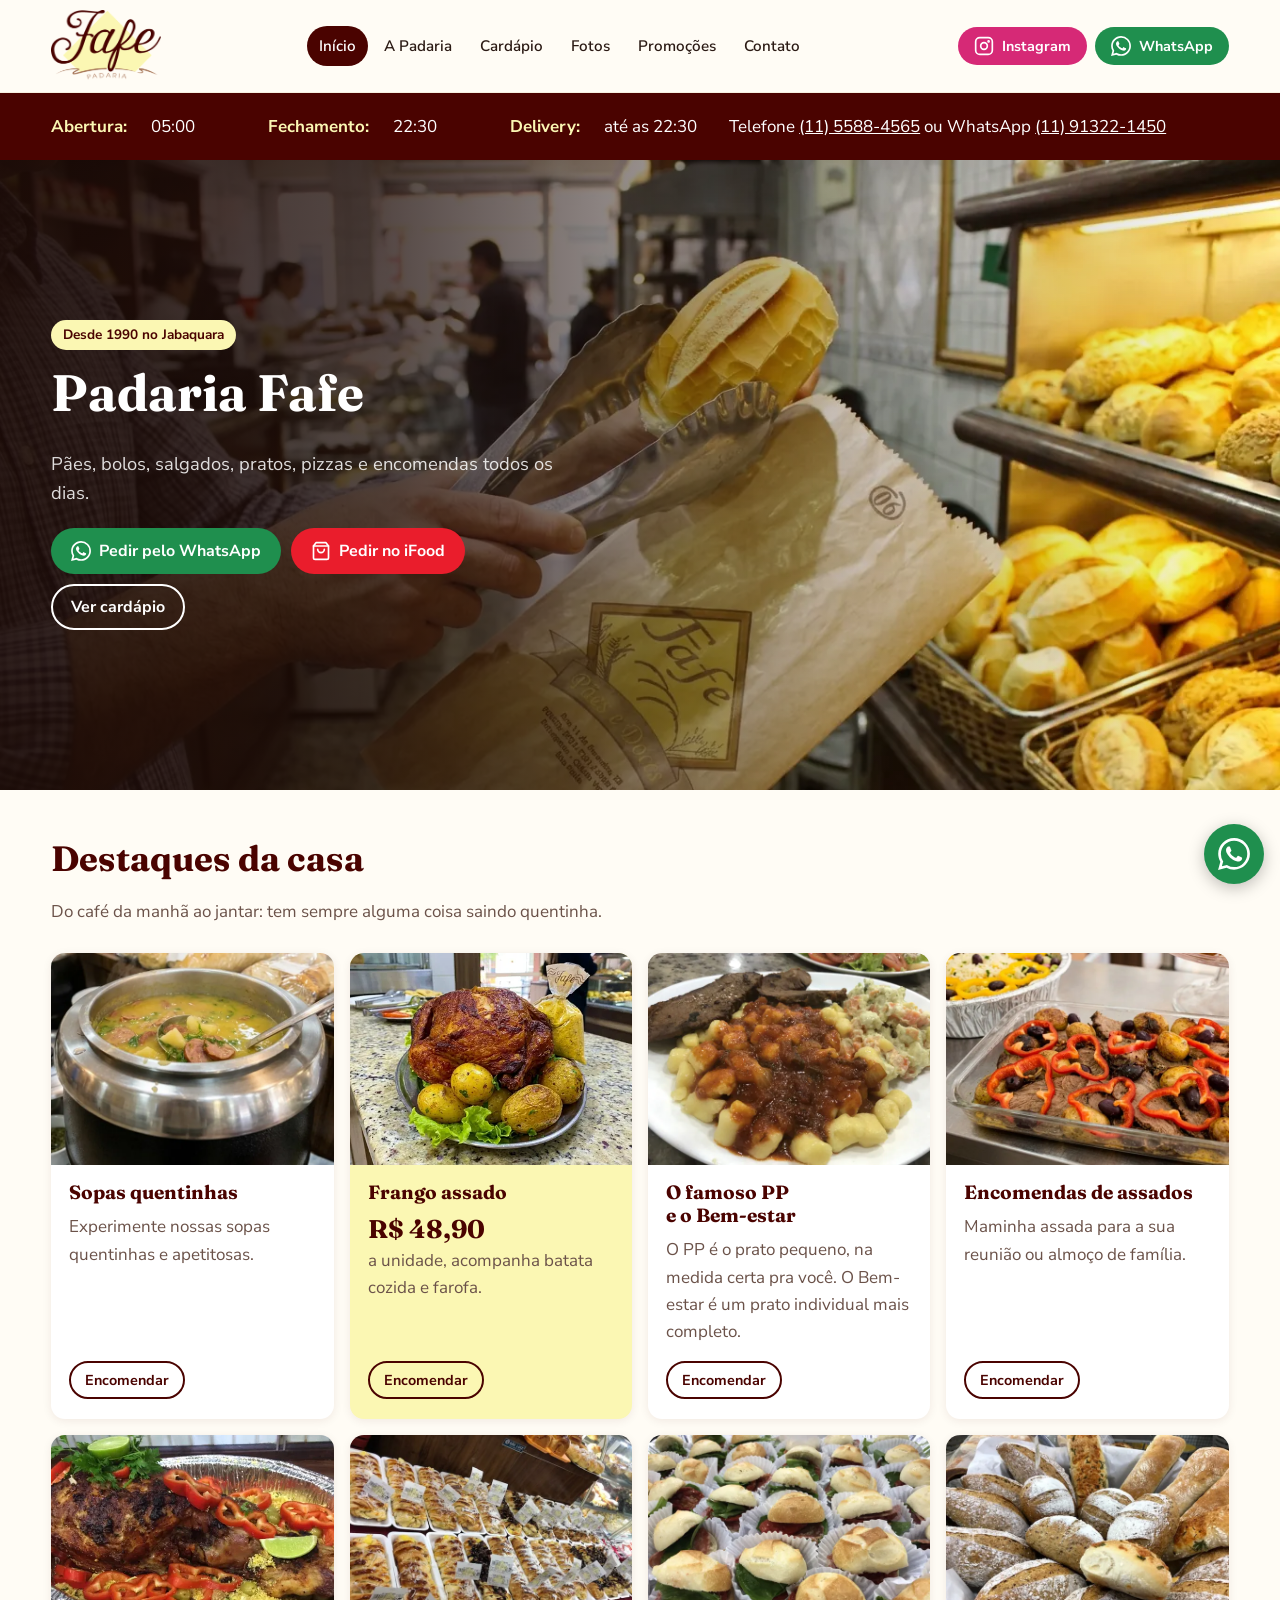
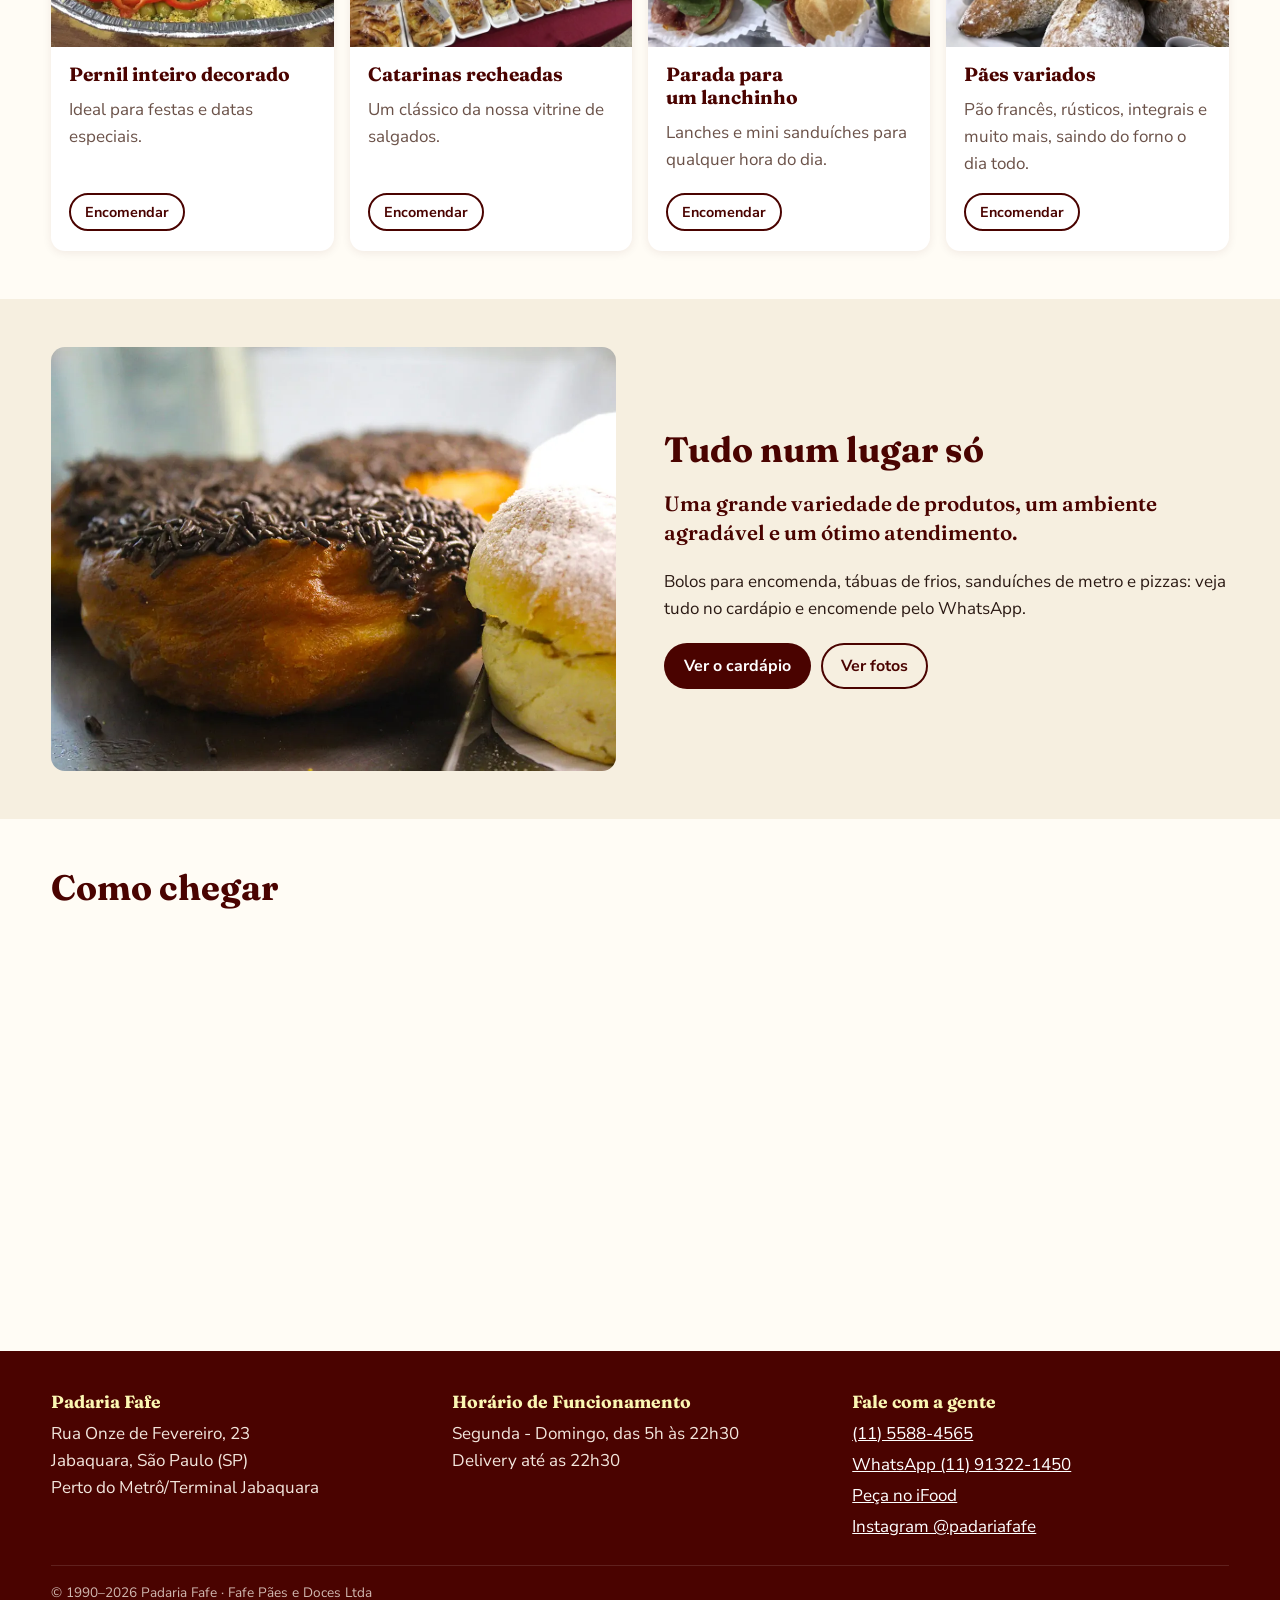
==== commit d0fd18bc: "Fotos novas nos cards e no cardápio, Formspree oficial - Formspree oficial da padaria (mdegavga) no " ====
--- a/index.html
+++ b/index.html
@@ -125,29 +125,31 @@
         <p class="secao-intro">Do café da manhã ao jantar: tem sempre alguma coisa saindo quentinha.</p>
         <div class="cards">
           <article class="card">
-            <img src="/assets/img/sopa-p.webp" srcset="/assets/img/sopa-p.webp 600w, /assets/img/sopa.webp 1200w" sizes="(min-width: 700px) 25vw, 100vw" alt="Panela de sopa quente no balcão" width="600" height="450" loading="lazy">
+            <img src="/assets/img/sopa-gemini-p.webp" srcset="/assets/img/sopa-gemini-p.webp 600w, /assets/img/sopa-gemini.webp 744w" sizes="(min-width: 700px) 25vw, 100vw" alt="Panela de sopa com calabresa, batata e couve no balcão" width="744" height="558" loading="lazy">
             <div class="card-corpo">
               <h3>Sopas quentinhas</h3>
               <p>Experimente nossas sopas quentinhas e apetitosas.</p>
+              <a class="botao botao--contorno botao--pequeno" href="https://wa.me/5511913221450?text=Ol%C3%A1%21%20Gostaria%20de%20encomendar%3A%20sopa." target="_blank" rel="noopener">Encomendar</a>
             </div>
           </article>
           <article class="card card--destaque">
-            
+            <img src="/assets/img/frango-assado-p.webp" srcset="/assets/img/frango-assado-p.webp 600w, /assets/img/frango-assado.webp 1200w" sizes="(min-width: 700px) 25vw, 100vw" alt="Frango assado inteiro com batatas e um pacote de farofa da Fafe" width="1376" height="768" loading="lazy">
             <div class="card-corpo">
               <h3>Frango assado</h3>
-              <p><span class="preco">R$ 45,90</span><br>a unidade, acompanha batatinha e farofa.</p>
+              <p><span class="preco">R$ 48,90</span><br>a unidade, acompanha batata cozida e farofa.</p>
               <a class="botao botao--contorno botao--pequeno" href="https://wa.me/5511913221450?text=Ol%C3%A1%21%20Gostaria%20de%20encomendar%3A%20frango%20assado." target="_blank" rel="noopener">Encomendar</a>
             </div>
           </article>
           <article class="card">
-            <img src="/assets/img/pratos-economicos-p.webp" srcset="/assets/img/pratos-economicos-p.webp 600w, /assets/img/pratos-economicos.webp 1200w" sizes="(min-width: 700px) 25vw, 100vw" alt="Cartaz com as opções de pratos econômicos" width="600" height="450" loading="lazy">
+            <img src="/assets/img/prato-nhoque-bife-p.webp" srcset="/assets/img/prato-nhoque-bife-p.webp 600w, /assets/img/prato-nhoque-bife.webp 1200w" sizes="(min-width: 700px) 25vw, 100vw" alt="Prato com bife, nhoque ao sugo e salpicão" width="600" height="450" loading="lazy">
             <div class="card-corpo">
               <h3>O famoso PP e o Bem-estar</h3>
               <p>O PP é o prato pequeno, na medida certa pra você. O Bem-estar é um prato individual mais completo.</p>
-            </div>
-          </article>
-          <article class="card">
-            <img src="/assets/img/maminha-assada-p.webp" srcset="/assets/img/maminha-assada-p.webp 600w, /assets/img/maminha-assada.webp 1200w" sizes="(min-width: 700px) 25vw, 100vw" alt="Maminha assada com batatas e pimentões" width="600" height="450" loading="lazy">
+              <a class="botao botao--contorno botao--pequeno" href="https://wa.me/5511913221450?text=Ol%C3%A1%21%20Gostaria%20de%20encomendar%3A%20prato%20PP%20ou%20Bem-estar." target="_blank" rel="noopener">Encomendar</a>
+            </div>
+          </article>
+          <article class="card">
+            <img src="/assets/img/maminha-gemini-p.webp" srcset="/assets/img/maminha-gemini-p.webp 600w, /assets/img/maminha-gemini.webp 1024w" sizes="(min-width: 700px) 25vw, 100vw" alt="Maminha assada fatiada com batatas, pimentões e azeitonas" width="1024" height="768" loading="lazy">
             <div class="card-corpo">
               <h3>Encomendas de assados</h3>
               <p>Maminha assada para a sua reunião ou almoço de família.</p>
@@ -167,6 +169,7 @@
             <div class="card-corpo">
               <h3>Catarinas recheadas</h3>
               <p>Um clássico da nossa vitrine de salgados.</p>
+              <a class="botao botao--contorno botao--pequeno" href="https://wa.me/5511913221450?text=Ol%C3%A1%21%20Gostaria%20de%20encomendar%3A%20catarinas%20recheadas." target="_blank" rel="noopener">Encomendar</a>
             </div>
           </article>
           <article class="card">
@@ -174,6 +177,7 @@
             <div class="card-corpo">
               <h3>Parada para um lanchinho</h3>
               <p>Lanches e mini sanduíches para qualquer hora do dia.</p>
+              <a class="botao botao--contorno botao--pequeno" href="https://wa.me/5511913221450?text=Ol%C3%A1%21%20Gostaria%20de%20encomendar%3A%20mini%20sandu%C3%ADches." target="_blank" rel="noopener">Encomendar</a>
             </div>
           </article>
           <article class="card">
@@ -181,9 +185,8 @@
             <div class="card-corpo">
               <h3>Pães variados</h3>
               <p>Pão francês, rústicos, integrais e muito mais, saindo do forno o dia todo.</p>
-            </div>
-          </article>
-          <article class="card card--destaque">
+              <a class="botao botao--contorno botao--pequeno" href="https://wa.me/5511913221450?text=Ol%C3%A1%21%20Gostaria%20de%20encomendar%3A%20p%C3%A3es." target="_blank" rel="noopener">Encomendar</a>
+            </div>
           </article>
         </div>
       </div>
--- a/assets/css/style.css
+++ b/assets/css/style.css
@@ -262,9 +262,12 @@
 }
 .card img { width: 100%; aspect-ratio: 4 / 3; object-fit: cover; }
 .card-corpo { padding: 16px 18px 20px; flex: 1; display: flex; flex-direction: column; }
-.card-corpo p { color: var(--texto-suave); margin-bottom: 0; }
+/* O texto garante a distância mínima até o botão (margin-bottom) e o botão usa
+   margin-top: auto, que "empurra" ele para o fim do card. Como os cards de uma
+   mesma linha têm a mesma altura, os botões ficam todos alinhados embaixo. */
+.card-corpo p { color: var(--texto-suave); margin-bottom: 16px; }
+.card-corpo p:last-child { margin-bottom: 0; }
 .card-corpo .botao { margin-top: auto; align-self: flex-start; }
-.card-corpo p + .botao { margin-top: 16px; }
 .card--destaque { background: var(--creme); justify-content: center; }
 .preco { font: 700 1.6rem var(--fonte-titulo); color: var(--marrom); }
 
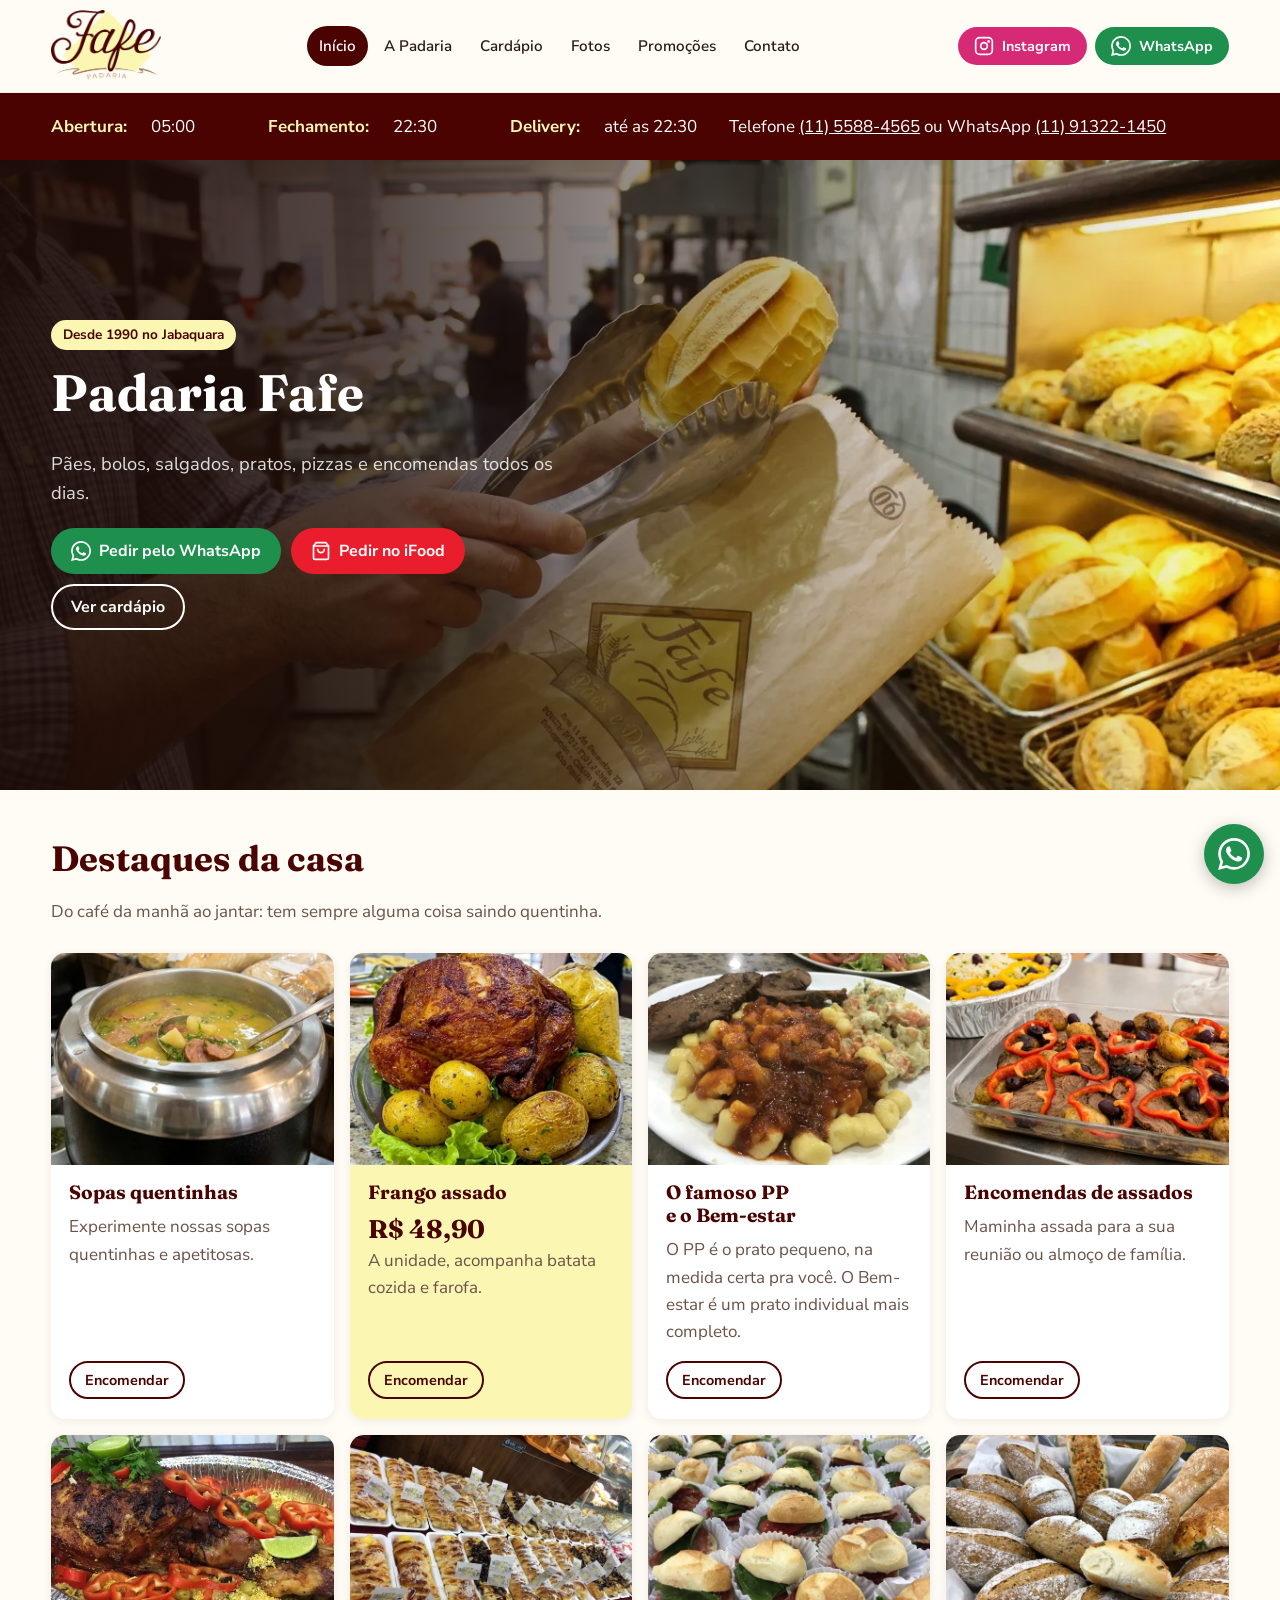
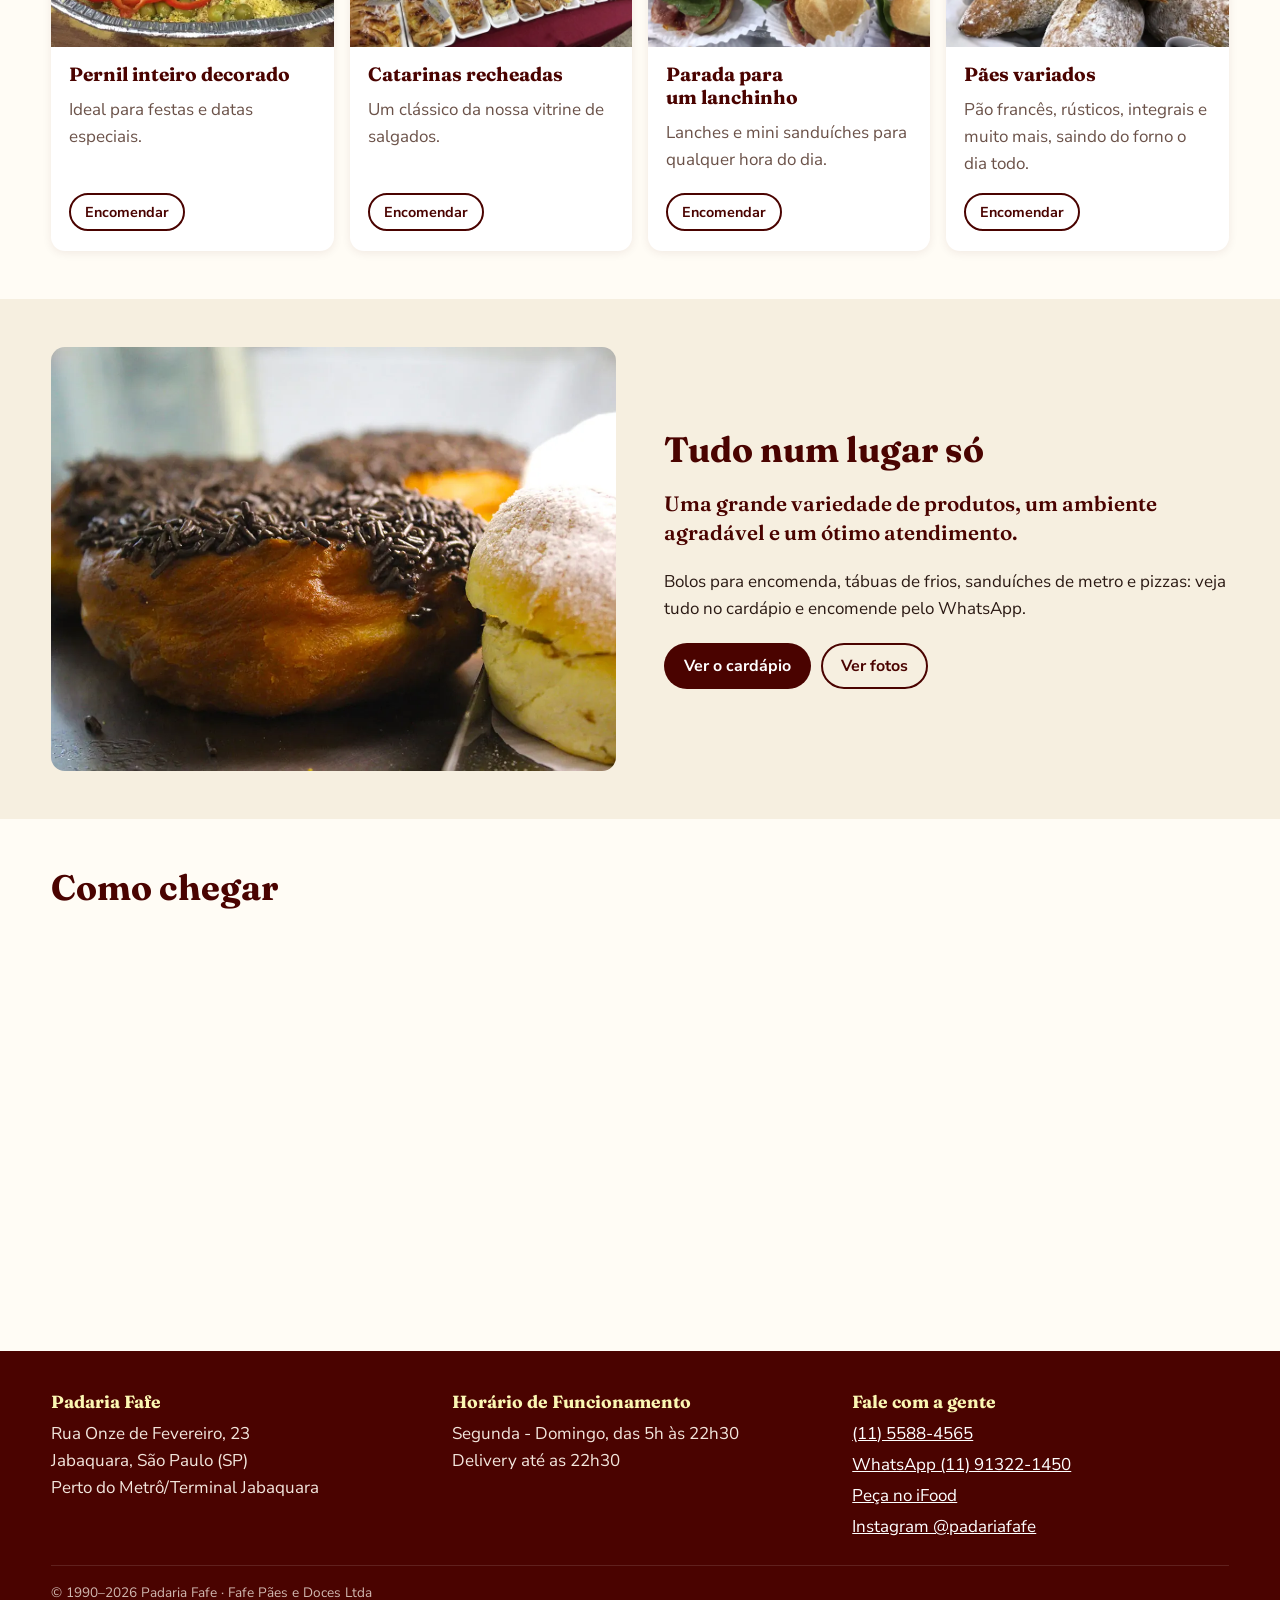
==== commit f47b5f36: "Card do frango: zoom na foto e texto com maiúscula - Recorte 4:3 centrado no frango (menos fundo, to" ====
--- a/index.html
+++ b/index.html
@@ -133,10 +133,10 @@
             </div>
           </article>
           <article class="card card--destaque">
-            <img src="/assets/img/frango-assado-p.webp" srcset="/assets/img/frango-assado-p.webp 600w, /assets/img/frango-assado.webp 1200w" sizes="(min-width: 700px) 25vw, 100vw" alt="Frango assado inteiro com batatas e um pacote de farofa da Fafe" width="1376" height="768" loading="lazy">
+            <img src="/assets/img/frango-assado-p.webp" srcset="/assets/img/frango-assado-p.webp 600w, /assets/img/frango-assado.webp 720w" sizes="(min-width: 700px) 25vw, 100vw" alt="Frango assado inteiro com batatas e um pacote de farofa da Fafe" width="720" height="540" loading="lazy">
             <div class="card-corpo">
               <h3>Frango assado</h3>
-              <p><span class="preco">R$ 48,90</span><br>a unidade, acompanha batata cozida e farofa.</p>
+              <p><span class="preco">R$ 48,90</span><br>A unidade, acompanha batata cozida e farofa.</p>
               <a class="botao botao--contorno botao--pequeno" href="https://wa.me/5511913221450?text=Ol%C3%A1%21%20Gostaria%20de%20encomendar%3A%20frango%20assado." target="_blank" rel="noopener">Encomendar</a>
             </div>
           </article>
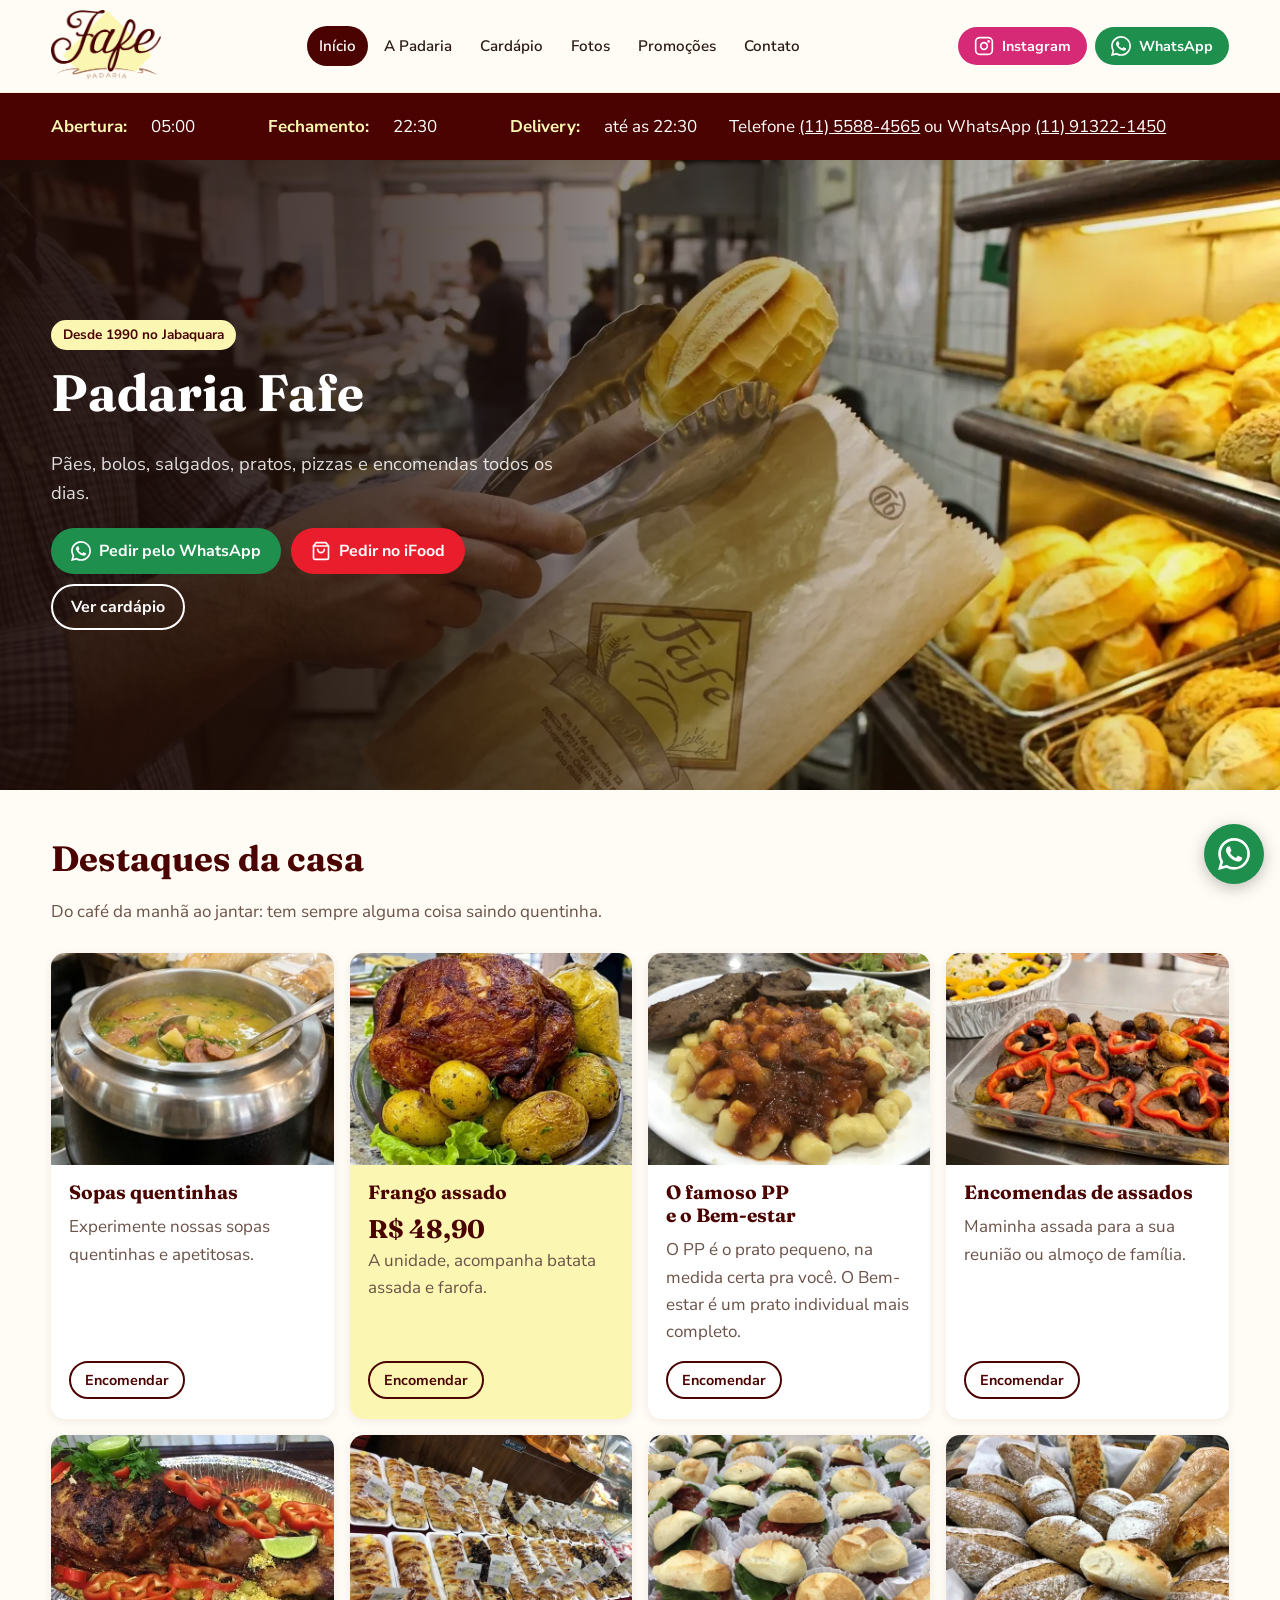
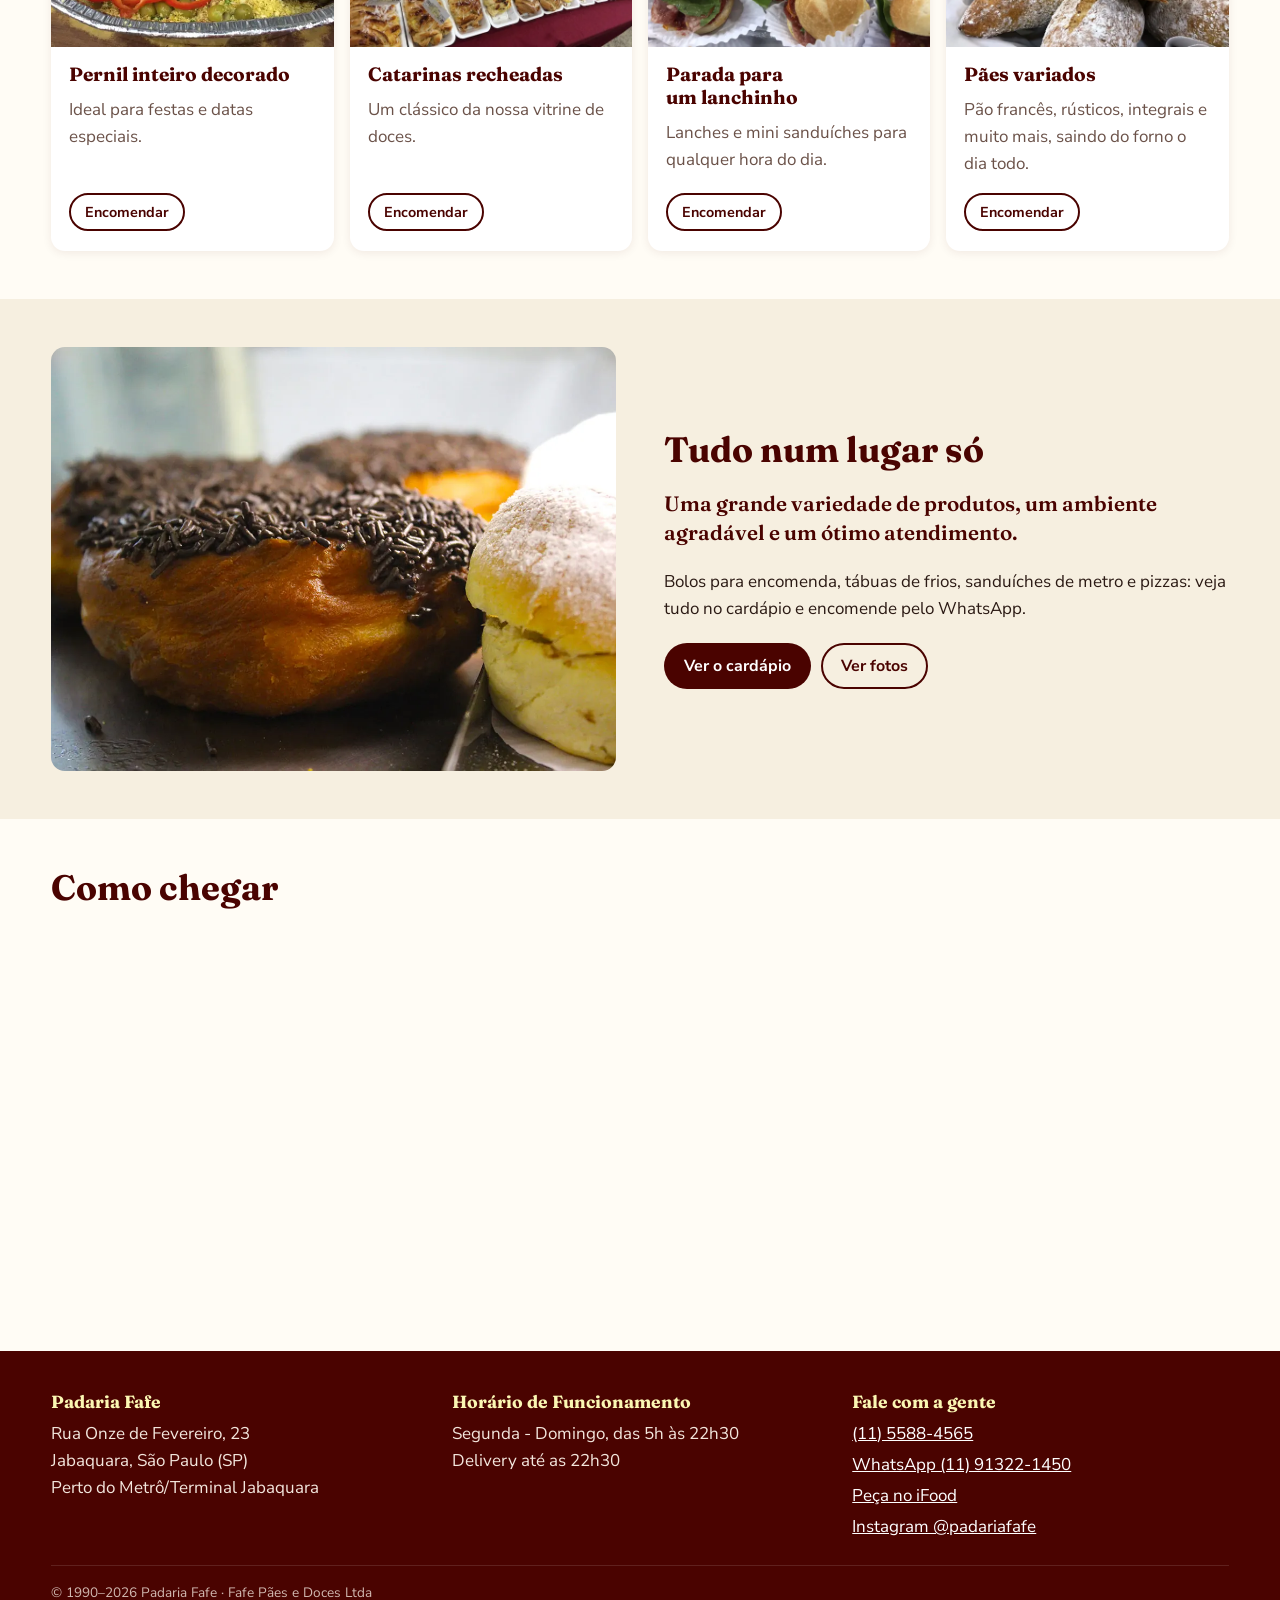
==== commit 46ad8528: "Ajusta textos dos cards do frango e das catarinas Co-Authored-By: Claude Opus 5.5 <noreply@anthropic" ====
--- a/index.html
+++ b/index.html
@@ -72,8 +72,8 @@
     <div class="container">
       <a class="logo" href="/"><img src="/assets/img/logo-fafe.png" alt="Padaria Fafe: página inicial" width="480" height="313"></a>
       <div class="topo-acoes">
-        <a class="botao botao--instagram botao--pequeno" href="https://www.instagram.com/padariafafe/" target="_blank" rel="noopener" aria-label="Instagram da Padaria Fafe"><svg aria-hidden="true"><use href="/assets/img/icones.svg#instagram"></use></svg> Instagram</a>
-        <a class="botao botao--whats botao--pequeno" href="https://wa.me/5511913221450" target="_blank" rel="noopener"><svg aria-hidden="true"><use href="/assets/img/icones.svg#whatsapp"></use></svg> WhatsApp</a>
+        <a class="botao botao--instagram botao--pequeno" href="https://www.instagram.com/padariafafe/" target="_blank" rel="noopener" aria-label="Instagram da Padaria Fafe"><svg aria-hidden="true"><use href="/assets/img/icones.svg#instagram"></use></svg><span class="botao-rotulo">Instagram</span></a>
+        <a class="botao botao--whats botao--pequeno" href="https://wa.me/5511913221450" target="_blank" rel="noopener"><svg aria-hidden="true"><use href="/assets/img/icones.svg#whatsapp"></use></svg><span class="botao-rotulo">WhatsApp</span></a>
       </div>
       <nav class="menu" aria-label="Principal">
         <ul>
@@ -136,7 +136,7 @@
             <img src="/assets/img/frango-assado-p.webp" srcset="/assets/img/frango-assado-p.webp 600w, /assets/img/frango-assado.webp 720w" sizes="(min-width: 700px) 25vw, 100vw" alt="Frango assado inteiro com batatas e um pacote de farofa da Fafe" width="720" height="540" loading="lazy">
             <div class="card-corpo">
               <h3>Frango assado</h3>
-              <p><span class="preco">R$ 48,90</span><br>A unidade, acompanha batata cozida e farofa.</p>
+              <p><span class="preco">R$ 48,90</span><br>A unidade, acompanha batata assada e farofa.</p>
               <a class="botao botao--contorno botao--pequeno" href="https://wa.me/5511913221450?text=Ol%C3%A1%21%20Gostaria%20de%20encomendar%3A%20frango%20assado." target="_blank" rel="noopener">Encomendar</a>
             </div>
           </article>
@@ -168,7 +168,7 @@
             <img src="/assets/img/catarinas-p.webp" srcset="/assets/img/catarinas-p.webp 600w, /assets/img/catarinas.webp 1200w" sizes="(min-width: 700px) 25vw, 100vw" alt="Vitrine com catarinas recheadas" width="600" height="450" loading="lazy">
             <div class="card-corpo">
               <h3>Catarinas recheadas</h3>
-              <p>Um clássico da nossa vitrine de salgados.</p>
+              <p>Um clássico da nossa vitrine de doces.</p>
               <a class="botao botao--contorno botao--pequeno" href="https://wa.me/5511913221450?text=Ol%C3%A1%21%20Gostaria%20de%20encomendar%3A%20catarinas%20recheadas." target="_blank" rel="noopener">Encomendar</a>
             </div>
           </article>
--- a/assets/css/style.css
+++ b/assets/css/style.css
@@ -107,7 +107,19 @@
 }
 .logo img { width: 92px; }
 
-.topo-acoes { display: flex; gap: 8px; }
+.topo-acoes { display: flex; gap: 8px; flex-shrink: 0; }
+
+/* Celulares estreitos: os botões do cabeçalho viram só o ícone (redondos),
+   para caberem ao lado do logo. O texto continua no HTML, escondido só
+   visualmente (mesma técnica do .sr-only), então leitores de tela ainda o leem. */
+@media (max-width: 479px) {
+  .topo-acoes .botao { width: 40px; min-height: 40px; padding: 0; }
+  .topo-acoes .botao svg { width: 22px; height: 22px; }
+  .botao-rotulo {
+    position: absolute; width: 1px; height: 1px; overflow: hidden;
+    clip: rect(0 0 0 0); white-space: nowrap;
+  }
+}
 
 /* No celular o menu é uma faixa que rola para o lado:
    os 6 links ficam sempre à vista, sem precisar de JavaScript. */
